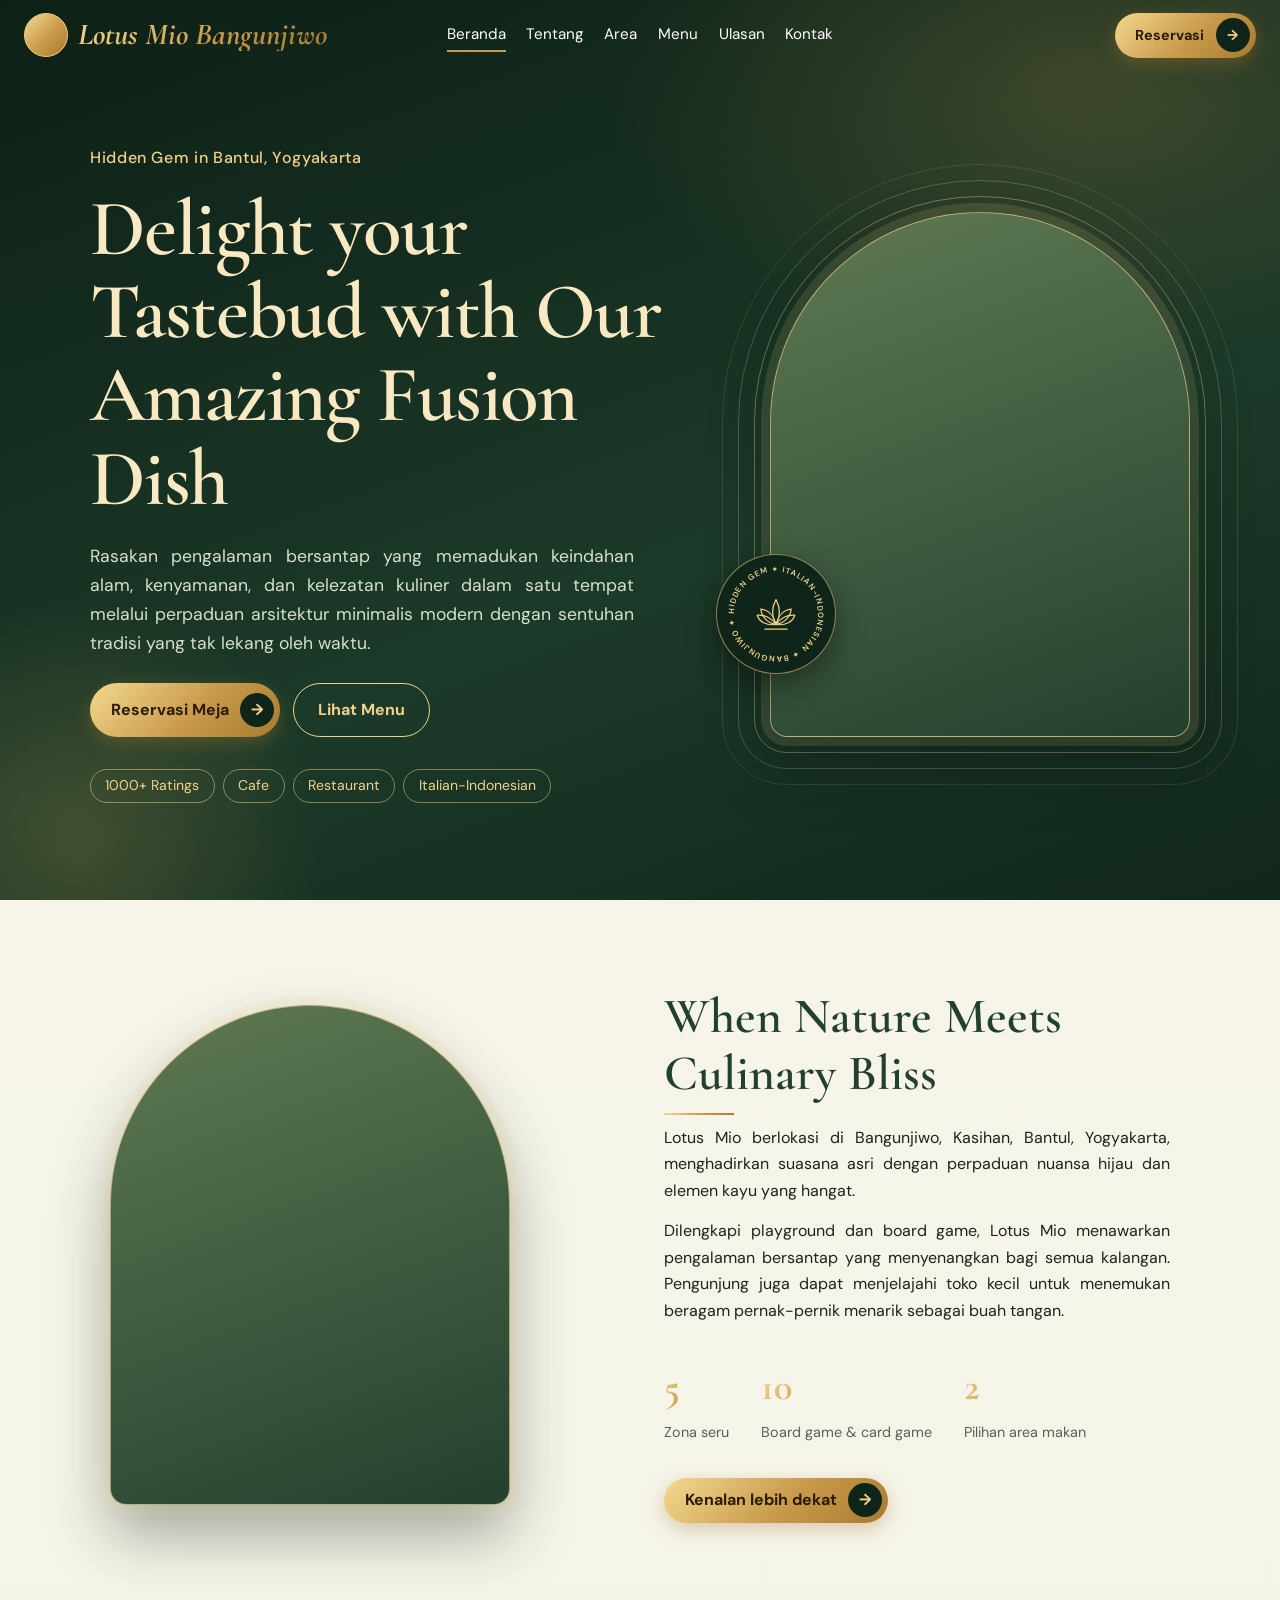
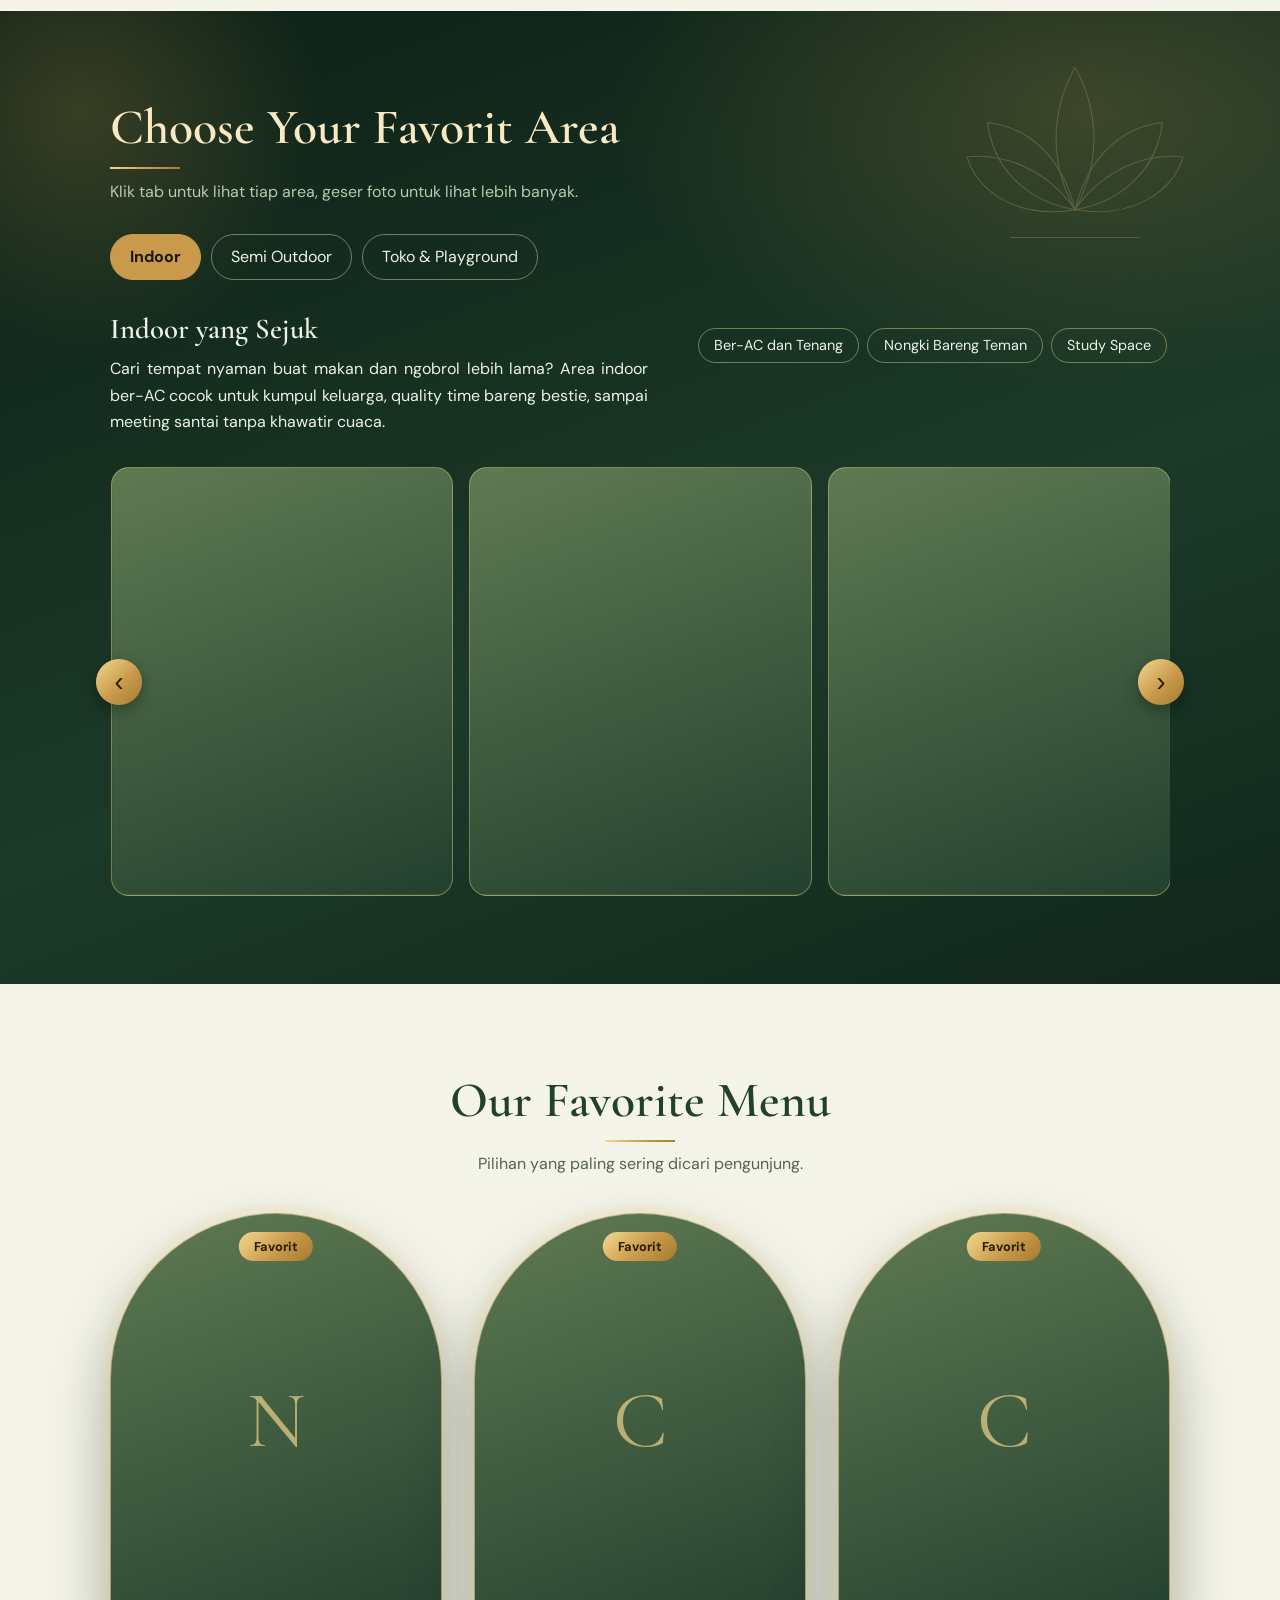
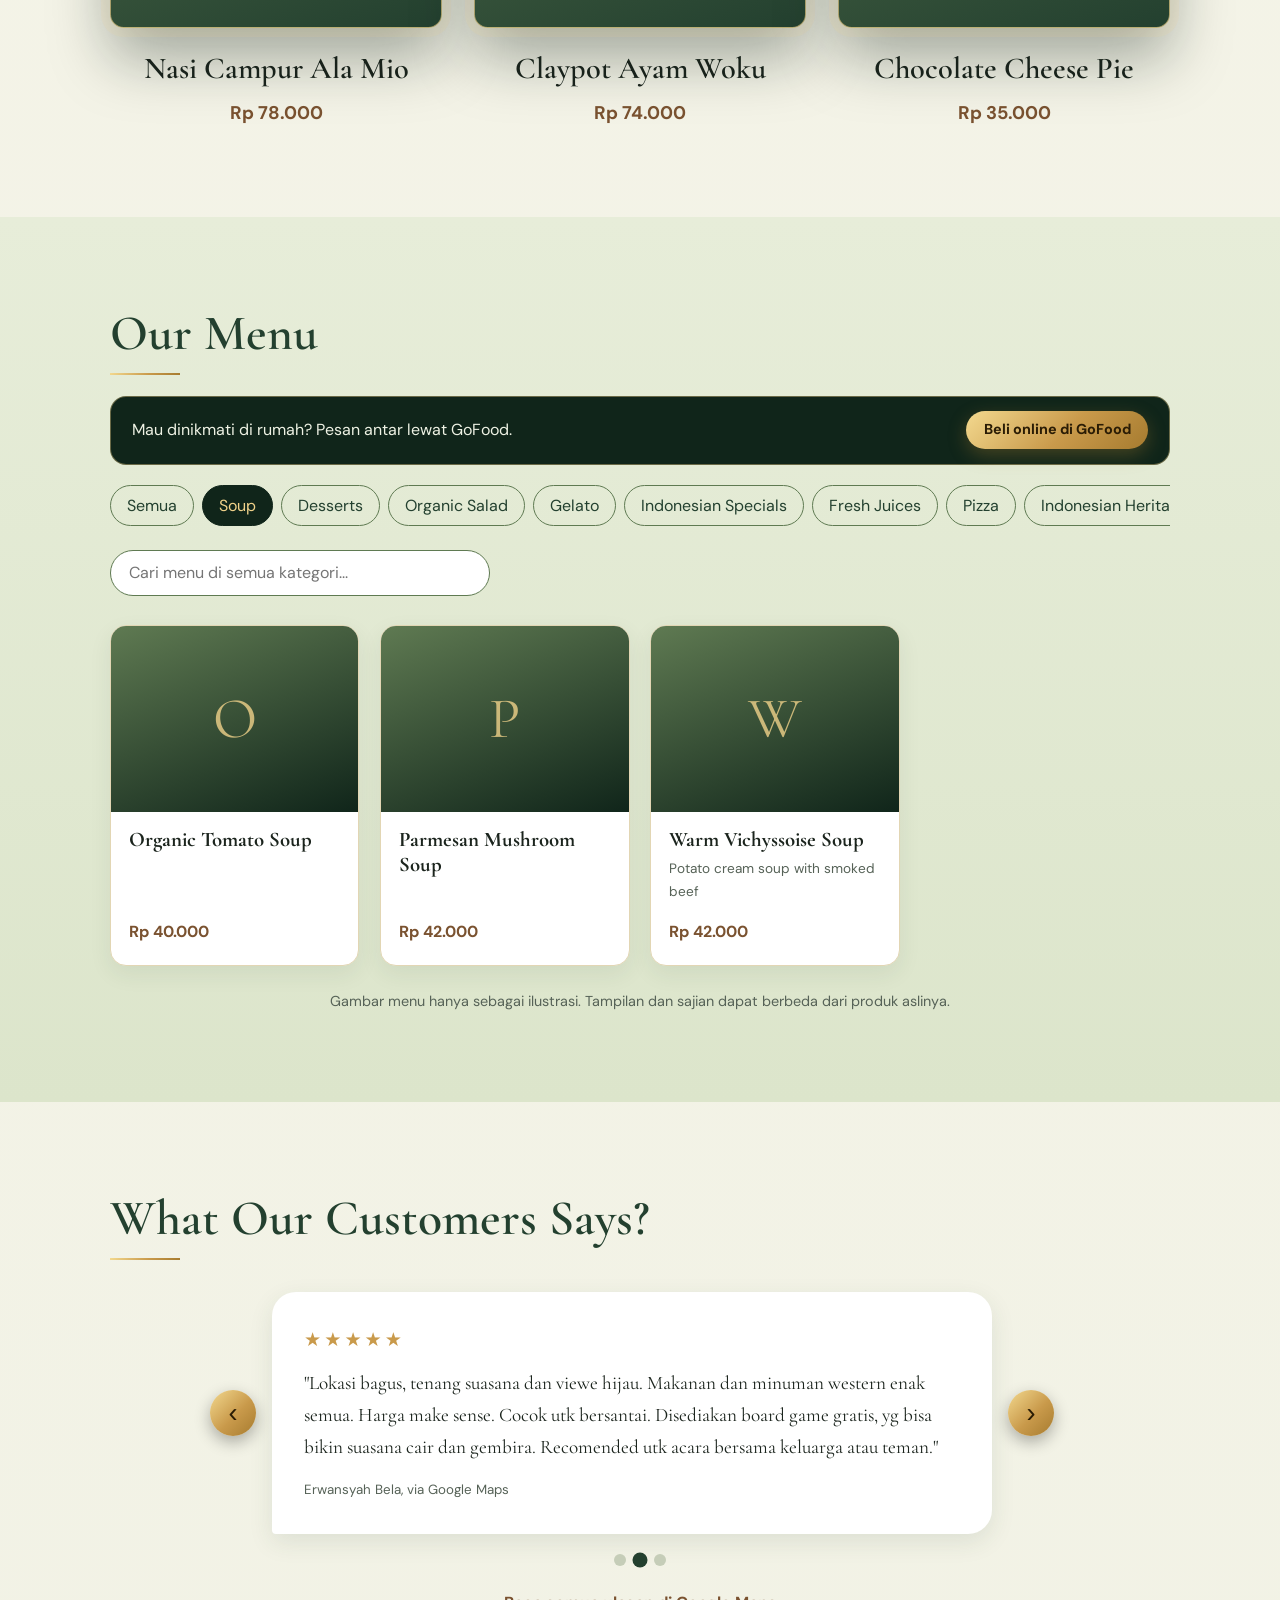
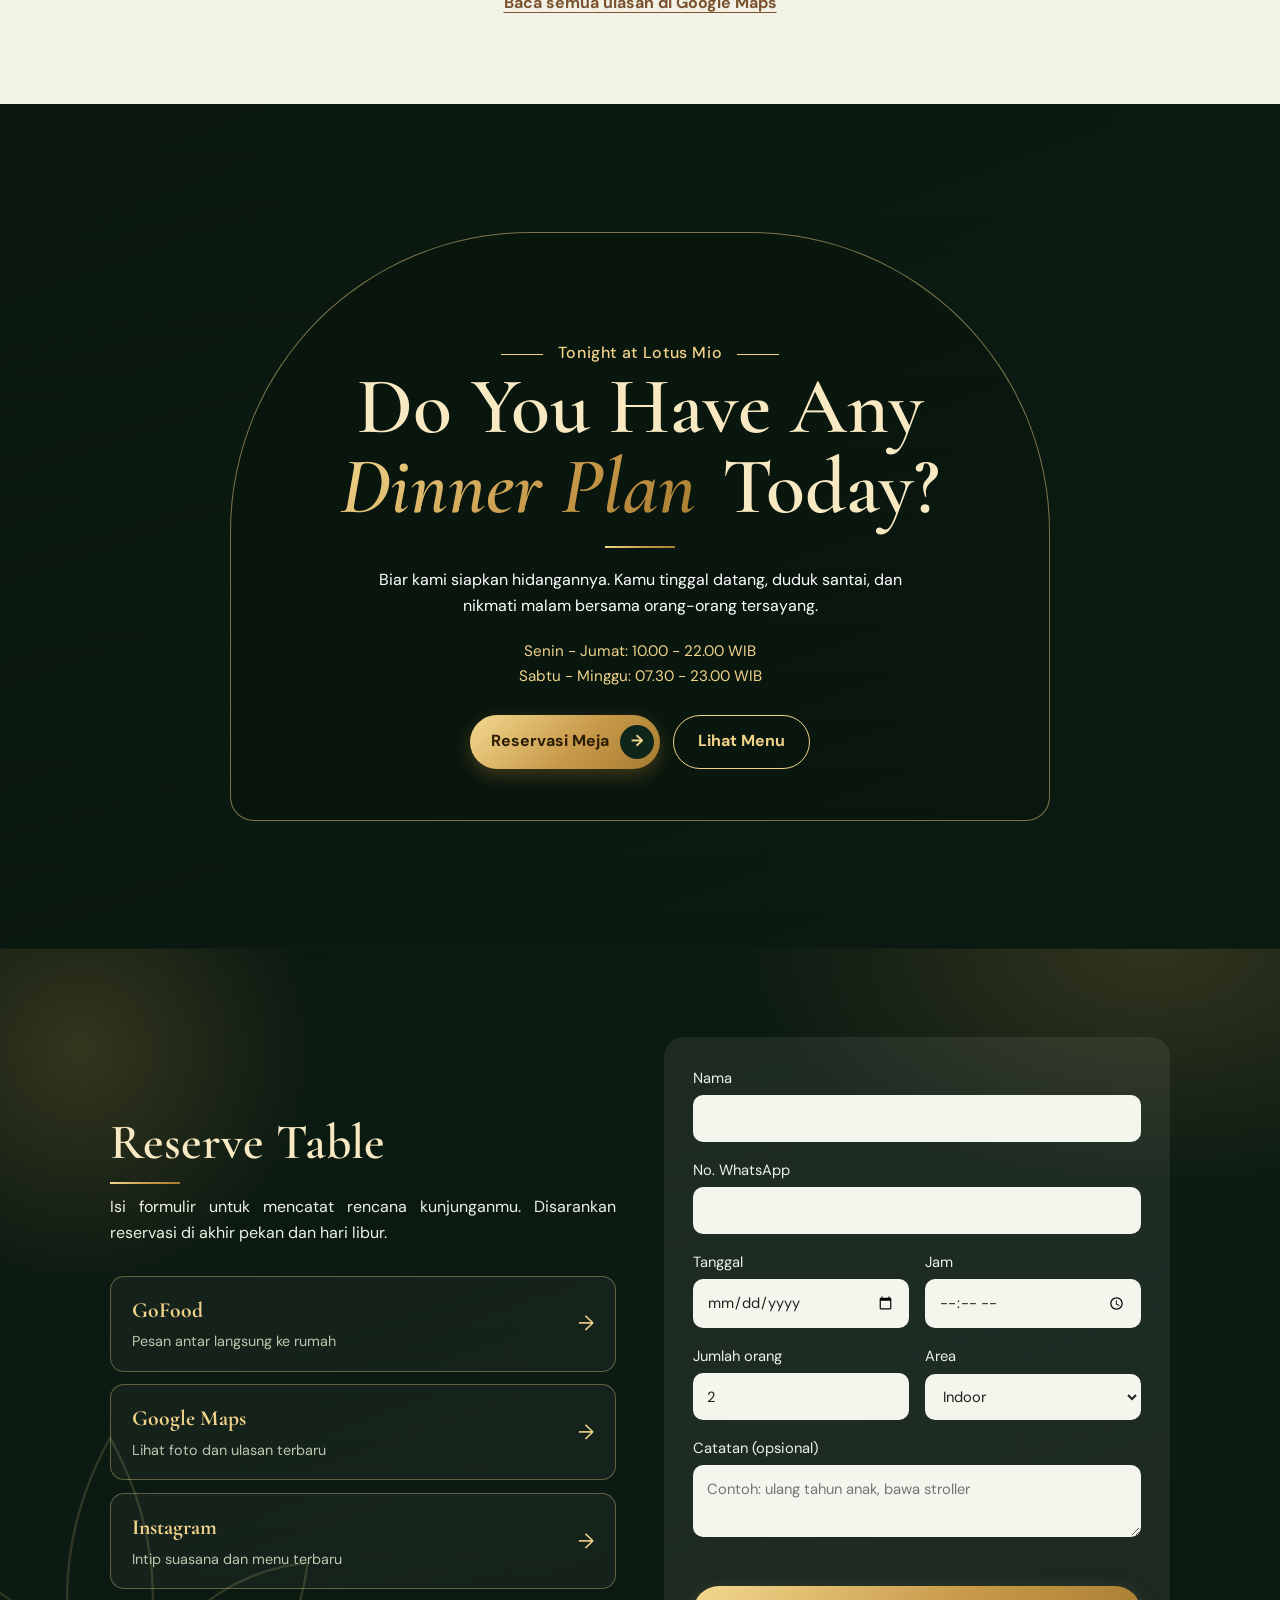
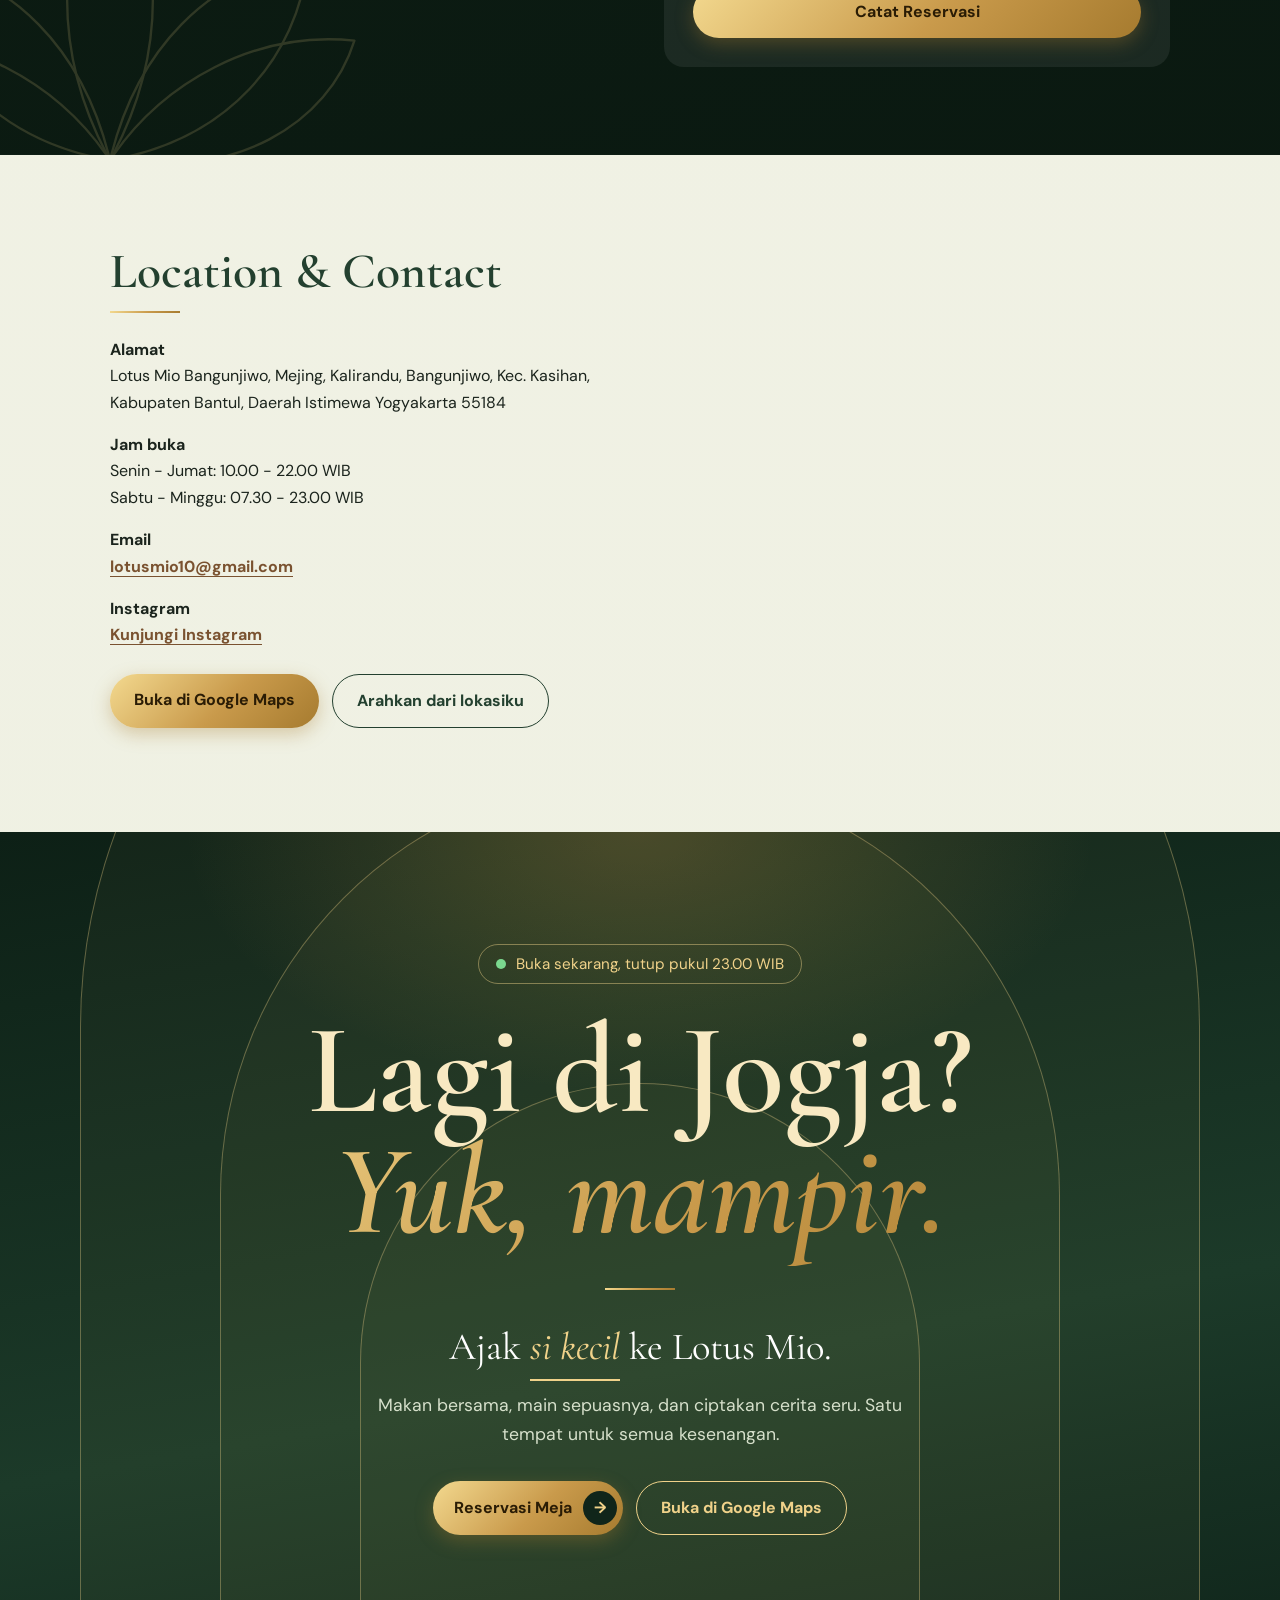
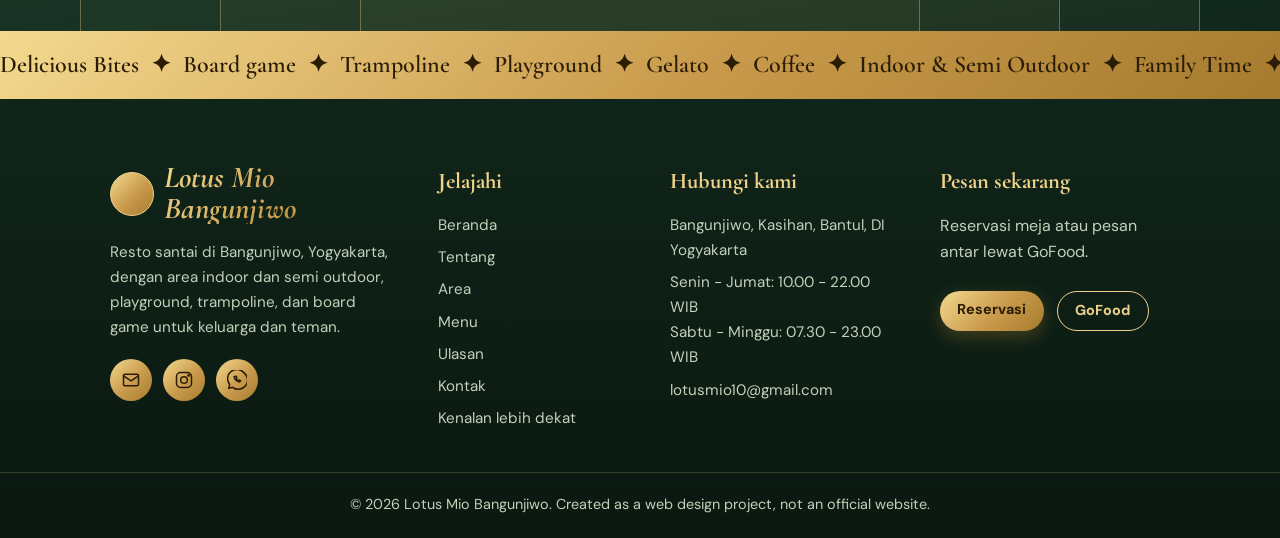
==== index.html @ 0893fe8c "Add files via upload" ====
<!DOCTYPE html>
<html lang="id">
<head>
<meta charset="UTF-8">
<meta name="viewport" content="width=device-width, initial-scale=1">
<title>Lotus Mio Bangunjiwo Restaurant</title>
<meta name="description" content="Makan santai bareng keluarga dan teman di Lotus Mio Bangunjiwo, Yogyakarta.">
<link rel="preconnect" href="https://fonts.googleapis.com">
<link href="https://fonts.googleapis.com/css2?family=Cormorant+Garamond:ital,wght@0,500;0,600;0,700;1,600;1,700&family=DM+Sans:wght@400;500;700&display=swap" rel="stylesheet">
<link rel="stylesheet" href="style.css">
</head>
<body data-page="home">
<div id="siteHeader"></div>
<svg width="0" height="0" style="position:absolute" aria-hidden="true"><symbol id="lotus" viewBox="0 0 100 100"><path d="M50 14C39 34 39 56 50 76C61 56 61 34 50 14Z"/><path d="M50 76C27 72 14 56 12 38C31 40 45 55 50 76Z"/><path d="M50 76C73 72 86 56 88 38C69 40 55 55 50 76Z"/><path d="M50 76C26 80 8 69 3 53C22 51 40 61 50 76Z"/><path d="M50 76C74 80 92 69 97 53C78 51 60 61 50 76Z"/><path d="M22 88H78"/></symbol></svg>
<main>
<section class="hero" id="beranda">
  <div class="hero-text">
    <p class="kicker">Hidden Gem in Bantul, Yogyakarta</p>
    <h1>Delight your Tastebud with Our Amazing Fusion Dish</h1>
    <p class="lead">Rasakan pengalaman bersantap yang memadukan keindahan alam, kenyamanan, dan kelezatan kuliner dalam satu tempat melalui perpaduan arsitektur minimalis modern dengan sentuhan tradisi yang tak lekang oleh waktu.</p>
    <div class="actions">
      <a href="#reservasi" class="btn btn-res">Reservasi Meja<i>→</i></a>
      <a href="#menu" class="btn btn-ghost">Lihat Menu</a>
    </div>
    <ul class="chips"><li>1000+ Ratings</li><li>Cafe</li><li>Restaurant</li><li>Italian-Indonesian</li></ul>
  </div>
  <div class="hero-art">
    <div class="arches hero-arches" aria-hidden="true"><i></i><i></i><i></i></div>
    <div class="arch hero-img" style="--img:url('images/hero.png')" role="img" aria-label="Suasana Lotus Mio"></div>
    <div class="seal" aria-hidden="true"><svg class="ring" viewBox="0 0 120 120"><defs><path id="sealPath" d="M60,60 m-46,0 a46,46 0 1,1 92,0 a46,46 0 1,1 -92,0"/></defs><text><textPath href="#sealPath" textLength="284" lengthAdjust="spacing">Hidden Gem ✦ Italian-Indonesian ✦ Bangunjiwo ✦</textPath></text></svg><svg class="sl"><use href="#lotus"/></svg></div>
  </div>
</section>

<section class="section" id="tentang">
  <div class="wrap two">
    <div class="arch about-img" style="--img:url('images/tentang.png')" role="img" aria-label="Sudut Lotus Mio"></div>
    <div>
      <h2>When Nature Meets Culinary Bliss</h2>
      <p>Lotus Mio berlokasi di Bangunjiwo, Kasihan, Bantul, Yogyakarta, menghadirkan suasana asri dengan perpaduan nuansa hijau dan elemen kayu yang hangat.</p>
      <p>Dilengkapi playground dan board game, Lotus Mio menawarkan pengalaman bersantap yang menyenangkan bagi semua kalangan. Pengunjung juga dapat menjelajahi toko kecil untuk menemukan beragam pernak-pernik menarik sebagai buah tangan.</p>
      <div class="stats">
        <div><strong data-count="5">0</strong><span>Zona seru</span></div>
        <div><strong data-count="10">0</strong><span>Board game & card game</span></div>
        <div><strong data-count="2">0</strong><span>Pilihan area makan</span></div>
      </div>
      <a href="about.html" class="btn btn-res">Kenalan lebih dekat<i>→</i></a>
    </div>
  </div>
</section>

<section class="section dark" id="area">
  <svg class="lotus-deco ld-right" aria-hidden="true"><use href="#lotus"/></svg>
  <div class="wrap">
    <h2>Choose Your Favorit Area</h2>
    <p class="sub">Klik tab untuk lihat tiap area, geser foto untuk lihat lebih banyak.</p>
    <div class="tabs" id="areaTabs" role="tablist"></div>
    <div class="area-panel" id="areaPanel" aria-live="polite"></div>
  </div>
</section>

<section class="section" id="favorit">
  <div class="wrap">
    <h2>Our Favorite Menu</h2>
    <p class="sub">Pilihan yang paling sering dicari pengunjung.</p>
    <div class="fav-grid" id="favGrid"></div>
  </div>
</section>

<section class="section leaf" id="menu">
  <div class="wrap">
    <h2>Our Menu</h2>
    <div class="gofood-bar"><span>Mau dinikmati di rumah? Pesan antar lewat GoFood.</span><a href="#" class="btn btn-sm js-gofood" target="_blank" rel="noopener">Beli online di GoFood</a></div>
    <div class="toolbar">
      <div class="filters" id="menuFilters"></div>
      <input type="search" id="menuSearch" placeholder="Cari menu di semua kategori..." aria-label="Cari menu">
    </div>
    <div class="menu-grid" id="menuGrid"></div>
    <p class="empty" id="menuEmpty" hidden>Menu tidak ditemukan. Coba kata kunci lain.</p>
    <p class="note">Gambar menu hanya sebagai ilustrasi. Tampilan dan sajian dapat berbeda dari produk aslinya.</p>
  </div>
</section>

<section class="section" id="ulasan">
  <div class="wrap">
    <h2>What Our Customers Says?</h2>
    <div class="rev-wrap">
      <button class="arrow" id="revPrev" aria-label="Ulasan sebelumnya">&#8249;</button>
      <div class="reviews" id="reviews" aria-live="polite"></div>
      <button class="arrow" id="revNext" aria-label="Ulasan berikutnya">&#8250;</button>
    </div>
    <div class="dots" id="reviewDots"></div>
    <p class="center"><a class="link js-maps" href="#" target="_blank" rel="noopener">Baca semua ulasan di Google Maps</a></p>
  </div>
</section>

<section class="dinner" id="dinner" style="--img:url('images/dinner.jpg')">
  <div class="dinner-box">
    <p class="kicker eyebrow">Tonight at Lotus Mio</p>
    <h2>Do You Have Any <em>Dinner Plan</em> Today?</h2>
    <p>Biar kami siapkan hidangannya. Kamu tinggal datang, duduk santai, dan nikmati malam bersama orang-orang tersayang.</p>
    <p class="dinner-hours js-hours"></p>
    <div class="actions"><a href="#reservasi" class="btn btn-res">Reservasi Meja<i>→</i></a><a href="#menu" class="btn btn-ghost">Lihat Menu</a></div>
  </div>
</section>

<section class="section dark" id="reservasi">
  <svg class="lotus-deco ld-left" aria-hidden="true"><use href="#lotus"/></svg>
  <div class="wrap two">
    <div>
      <h2>Reserve Table</h2>
      <p>Isi formulir untuk mencatat rencana kunjunganmu. Disarankan reservasi di akhir pekan dan hari libur.</p>
      <div class="online">
        <a href="#" class="js-gofood" target="_blank" rel="noopener"><span><b>GoFood</b><small>Pesan antar langsung ke rumah</small></span><i>→</i></a>
        <a href="#" class="js-maps" target="_blank" rel="noopener"><span><b>Google Maps</b><small>Lihat foto dan ulasan terbaru</small></span><i>→</i></a>
        <a href="#" class="js-ig" target="_blank" rel="noopener"><span><b>Instagram</b><small>Intip suasana dan menu terbaru</small></span><i>→</i></a>
      </div>
    </div>
    <form id="resForm" novalidate>
      <label>Nama<input name="nama" required autocomplete="name"></label>
      <label>No. WhatsApp<input name="hp" type="tel" required inputmode="tel" autocomplete="tel"></label>
      <div class="row">
        <label>Tanggal<input name="tgl" type="date" required></label>
        <label>Jam<input name="jam" type="time" required></label>
      </div>
      <div class="row">
        <label>Jumlah orang<input name="org" type="number" min="1" max="50" value="2" required></label>
        <label>Area<select name="area"><option>Indoor</option><option>Semi outdoor</option><option>Belum tahu</option></select></label>
      </div>
      <label>Catatan (opsional)<textarea name="cat" rows="2" placeholder="Contoh: ulang tahun anak, bawa stroller"></textarea></label>
      <p class="error" id="resError" role="alert"></p>
      <button class="btn btn-light" type="submit">Catat Reservasi</button>
    </form>
  </div>
</section>

<section class="section" id="kontak">
  <div class="wrap">
    <h2>Location & Contact</h2>
    <div class="two map-wrap">
      <div class="info">
        <p><strong>Alamat</strong><br>Lotus Mio Bangunjiwo, Mejing, Kalirandu, Bangunjiwo, Kec. Kasihan, Kabupaten Bantul, Daerah Istimewa Yogyakarta 55184</p>
        <p><strong>Jam buka</strong><br><span class="js-hours"></span></p>
        <p><strong>Email</strong><br><a class="link js-mail" href="#"></a></p>
        <p><strong>Instagram</strong><br><a class="link js-ig" href="#" target="_blank" rel="noopener">Kunjungi Instagram</a></p>
        <div class="actions">
          <a class="btn js-maps" href="#" target="_blank" rel="noopener">Buka di Google Maps</a>
          <button class="btn btn-ghost-dark" id="dirBtn" type="button">Arahkan dari lokasiku</button>
        </div>
        <p class="status" id="dirStatus" role="status"></p>
      </div>
      <iframe title="Peta Lotus Mio Bangunjiwo" loading="lazy" referrerpolicy="no-referrer-when-downgrade"
        src="https://www.google.com/maps?q=Lotus+Mio+Bangunjiwo+Restaurant+Yogyakarta&output=embed"></iframe>
    </div>
  </div>
</section>
<section class="mampir" id="mampir">
  <div class="arches" aria-hidden="true"><i></i><i></i><i></i></div>
  <div class="wrap">
    <p class="open-pill" id="openPill"><span class="dot"></span><span id="openText">Mengecek jam buka...</span></p>
    <h2 class="big">Lagi di Jogja?<em>Yuk, mampir.</em></h2>
    <p class="pitch">Ajak <span class="swap" id="swap">keluarga</span> ke Lotus Mio.</p>
    <p class="lead">Makan bersama, main sepuasnya, dan ciptakan cerita seru. Satu tempat untuk semua kesenangan.</p>
    <div class="actions">
      <a href="#reservasi" class="btn btn-res">Reservasi Meja<i>→</i></a>
      <a href="#" class="btn btn-ghost js-maps" target="_blank" rel="noopener">Buka di Google Maps</a>
    </div>
  </div>
  <div class="ribbon" aria-hidden="true"><div class="track" id="track"></div></div>
</section>
</main>
<footer id="siteFooter"></footer>
<button class="totop" id="toTop" aria-label="Kembali ke atas" hidden>&uarr;</button>
<script src="menu-data.js"></script>
<script src="script.js"></script>
</body>
</html>
---- style.css ----
:root{
  --forest:#23402F; --moss:#5F7A52; --leaf:#E1E8D3; --paper:#F4F5EC;
  --wood:#7A5230; --rattan:#C99A4B; --ink:#1B241D; --muted:#566257;
  --display:'Fraunces',Georgia,serif; --body:'DM Sans',system-ui,sans-serif;
  --arch:220px 220px 18px 18px;
}
*{box-sizing:border-box;margin:0}
html{scroll-behavior:smooth;scroll-padding-top:72px}
body{font-family:var(--body);color:var(--ink);background:var(--paper);line-height:1.65;font-size:1rem}
img,iframe{max-width:100%}
a{color:inherit}
:focus-visible{outline:3px solid var(--rattan);outline-offset:3px}
h1,h2,h3{font-family:var(--display);line-height:1.15;font-weight:700}
h1{font-size:clamp(2.3rem,5.5vw,4.2rem);letter-spacing:-.02em}
h2{font-size:clamp(1.7rem,3.5vw,2.5rem);margin-bottom:.6rem}
p+p{margin-top:.9rem}
.wrap{max-width:1100px;margin:auto;padding:0 1.25rem}
.two{display:grid;grid-template-columns:1fr 1fr;gap:3rem;align-items:center}
.section{padding:5.5rem 0}
.section.dark{background:var(--forest);color:#EEF2E4}
.section.leaf{background:var(--leaf)}
.sub{color:var(--muted);margin-bottom:1.8rem}
.dark .sub{color:#B9C8AE}
.center{text-align:center;margin-top:1.5rem}
.link{color:var(--wood);font-weight:700;text-underline-offset:4px}
.dark .link{color:var(--rattan)}

/* nav */
.nav{position:fixed;inset:0 0 auto;z-index:50;display:flex;align-items:center;justify-content:space-between;padding:.8rem 1.5rem;transition:background .3s,box-shadow .3s;color:#fff}
.nav.solid{background:rgba(35,64,47,.97);box-shadow:0 2px 14px rgba(0,0,0,.2)}
.logo{font-family:var(--display);font-size:1.4rem;font-weight:700;text-decoration:none}
.nav nav{display:flex;gap:1.3rem;align-items:center}
.nav nav a{text-decoration:none;font-size:.95rem;padding:.2rem 0;border-bottom:2px solid transparent}
.nav nav a:not(.btn):hover,.nav nav a.active{border-color:var(--rattan)}
.burger{display:none;background:none;border:0;width:40px;height:40px;cursor:pointer;position:relative}
.burger span{position:absolute;left:8px;right:8px;height:2px;background:#fff;transition:.25s}
.burger span:first-child{top:15px}.burger span:last-child{top:23px}
.burger[aria-expanded=true] span:first-child{top:19px;transform:rotate(45deg)}
.burger[aria-expanded=true] span:last-child{top:19px;transform:rotate(-45deg)}

/* buttons */
.btn{display:inline-block;background:var(--rattan);color:#1c1608;font-weight:700;padding:.8rem 1.5rem;border-radius:999px;text-decoration:none;border:2px solid var(--rattan);cursor:pointer;font:inherit;font-weight:700;transition:transform .15s,background .2s}
.btn:hover{transform:translateY(-2px);background:#d8aa5c}
.btn-sm{padding:.45rem 1.1rem;font-size:.9rem}
.btn-ghost{background:transparent;color:#fff;border-color:#fff}
.btn-ghost:hover{background:rgba(255,255,255,.12)}
.btn-ghost-dark{background:transparent;color:var(--forest);border-color:var(--forest)}
.btn-ghost-dark:hover{background:var(--leaf)}
.btn-light{background:#F4F5EC;border-color:#F4F5EC;color:var(--forest)}
.btn-light:hover{background:#fff}
.actions{display:flex;flex-wrap:wrap;gap:.8rem;margin-top:1.6rem}

/* image placeholders: gambar asli menimpa gradient */
.arch,.ph{background-image:var(--img),linear-gradient(160deg,var(--moss),var(--forest));background-size:cover;background-position:center}
.arch{border-radius:var(--arch);aspect-ratio:4/5}

/* hero */
.hero{min-height:100svh;background:var(--forest);color:#fff;display:grid;grid-template-columns:1.1fr .9fr;gap:3rem;align-items:center;padding:7rem max(1.5rem,calc((100vw - 1100px)/2)) 4rem}
.kicker{color:var(--rattan);font-weight:500;margin-bottom:1rem}
.lead{max-width:34rem;margin-top:1.3rem;color:#D6E0CB;font-size:1.1rem}
.hero-img{max-height:80vh;width:100%;justify-self:end;max-width:420px;border:6px solid rgba(255,255,255,.12);animation:rise 1s ease both}
@keyframes rise{from{opacity:0;transform:translateY(30px)}to{opacity:1;transform:none}}
.chips{display:flex;flex-wrap:wrap;gap:.5rem;list-style:none;padding:0;margin-top:2rem}
.chips li{border:1px solid rgba(255,255,255,.35);border-radius:999px;padding:.25rem .9rem;font-size:.88rem}

/* tentang */
.about-img{width:100%;max-width:400px}
.stats{display:flex;gap:2rem;margin-top:2rem;flex-wrap:wrap}
.stats strong{display:block;font-family:var(--display);font-size:2.4rem;color:var(--wood)}
.stats span{color:var(--muted);font-size:.9rem}

/* area */
.tabs{display:flex;gap:.6rem;flex-wrap:wrap;margin-bottom:2rem}
.tab{background:transparent;border:1.5px solid #6C8561;color:#EEF2E4;padding:.55rem 1.2rem;border-radius:999px;cursor:pointer;font:inherit;transition:.2s}
.tab:hover{border-color:var(--rattan)}
.tab[aria-selected=true]{background:var(--rattan);border-color:var(--rattan);color:#1c1608;font-weight:700}
.area-panel{display:grid;grid-template-columns:1fr 1.2fr;gap:2.5rem;align-items:center;animation:fade .4s ease}
@keyframes fade{from{opacity:0}to{opacity:1}}
.area-panel h3{font-size:1.8rem;margin-bottom:.7rem}
.area-panel ul{margin-top:1rem;padding-left:1.1rem}
.area-panel li{margin:.25rem 0}
.gallery{display:grid;grid-template-columns:repeat(2,1fr);gap:.8rem}
.gallery .ph{aspect-ratio:1;border-radius:14px;cursor:zoom-in;transition:transform .25s}
.gallery .ph:first-child{grid-column:span 2;aspect-ratio:16/9}
.gallery .ph:hover{transform:scale(1.02)}
.lightbox{position:fixed;inset:0;background:rgba(0,0,0,.85);display:grid;place-items:center;z-index:100;cursor:zoom-out;padding:1rem}
.lightbox div{width:min(900px,95vw);aspect-ratio:16/10;border-radius:12px}

/* menu */
.fav-grid{display:grid;grid-template-columns:repeat(auto-fit,minmax(240px,1fr));gap:1.5rem}
.card{background:#fff;border-radius:18px;overflow:hidden;box-shadow:0 6px 20px rgba(35,64,47,.1)}
.card:nth-child(even){border-radius:18px 18px 60px 18px}
.card .ph{aspect-ratio:4/3}
.card-body{padding:1.1rem 1.2rem 1.3rem}
.card h3{font-size:1.2rem}
.card p{color:var(--muted);font-size:.92rem;margin-top:.3rem}
.price{display:block;margin-top:.7rem;color:var(--wood);font-weight:700}
.toolbar{display:flex;gap:1rem;flex-wrap:wrap;justify-content:space-between;margin:1.2rem 0 1.8rem}
.filters{display:flex;gap:.5rem;flex-wrap:wrap}
.filter{background:transparent;border:1.5px solid var(--moss);color:var(--forest);padding:.4rem 1rem;border-radius:999px;cursor:pointer;font:inherit}
.filter[aria-pressed=true]{background:var(--forest);color:#fff;border-color:var(--forest)}
#menuSearch{padding:.55rem 1.1rem;border-radius:999px;border:1.5px solid var(--moss);font:inherit;min-width:220px;background:#fff}
.menu-grid{display:grid;grid-template-columns:repeat(auto-fill,minmax(300px,1fr));gap:1rem}
.item{background:#fff;border-radius:12px;padding:1rem 1.2rem;display:flex;justify-content:space-between;gap:1rem;border-left:5px solid var(--moss)}
.item h4{font-family:var(--display);font-size:1.05rem}
.item p{font-size:.88rem;color:var(--muted)}
.item .price{margin:0;white-space:nowrap}
.empty,.note{text-align:center;color:var(--muted);margin-top:1.5rem;font-size:.9rem}

/* reviews */
.reviews{max-width:720px;margin:2rem auto 0;min-height:190px}
.review{background:#fff;border-radius:24px 24px 24px 4px;padding:2rem;box-shadow:0 8px 24px rgba(35,64,47,.1);animation:fade .5s}
.stars{color:var(--rattan);letter-spacing:3px;font-size:1.2rem}
.review p{font-family:var(--display);font-size:1.2rem;margin:.8rem 0}
.review small{color:var(--muted)}
.dots{display:flex;justify-content:center;gap:.5rem;margin-top:1.2rem}
.dots button{width:12px;height:12px;border-radius:50%;border:0;background:#C5CDB8;cursor:pointer;padding:0}
.dots button[aria-current=true]{background:var(--forest);transform:scale(1.25)}

/* reservasi */
form{background:rgba(255,255,255,.07);padding:1.8rem;border-radius:20px;display:grid;gap:1rem}
label{display:grid;gap:.3rem;font-size:.92rem}
.row{display:grid;grid-template-columns:1fr 1fr;gap:1rem}
input,select,textarea{font:inherit;padding:.65rem .8rem;border-radius:10px;border:1.5px solid transparent;background:#F4F5EC;color:var(--ink);width:100%}
input.bad{border-color:#ff8a7a}
.error{color:#ffb4a8;min-height:1.2em;font-size:.9rem}
.gofood{margin-top:2rem;padding:1.4rem;border:1.5px dashed #6C8561;border-radius:16px}
.gofood h3{font-size:1.3rem}.gofood .btn{margin-top:1rem}

/* kontak */
.map-wrap{align-items:stretch;margin-top:1.5rem}
.info p{margin-bottom:1rem}
iframe{width:100%;min-height:380px;height:100%;border:0;border-radius:18px}
.status{color:var(--muted);font-size:.9rem;margin-top:.8rem}
footer{background:var(--ink);color:#B9C4B0;text-align:center;padding:1.6rem 1rem;font-size:.9rem}
.totop{position:fixed;right:1.2rem;bottom:1.2rem;width:46px;height:46px;border-radius:50%;border:0;background:var(--forest);color:#fff;font-size:1.3rem;cursor:pointer;box-shadow:0 4px 14px rgba(0,0,0,.3);z-index:40}

.reveal{opacity:0;transform:translateY(24px);transition:.7s}
.reveal.in{opacity:1;transform:none}

@media(max-width:860px){
  .two,.hero,.area-panel{grid-template-columns:1fr}
  .hero{padding-top:6rem}.hero-img{justify-self:center;max-height:55vh}
  .about-img{margin:auto}
  .burger{display:block}
  .nav nav{position:fixed;inset:0 0 auto 0;top:0;flex-direction:column;background:var(--forest);padding:5rem 1.5rem 2rem;gap:1.2rem;transform:translateY(-110%);transition:transform .35s;align-items:flex-start}
  .nav nav.open{transform:none}
  .burger{z-index:2}
  .section{padding:4rem 0}
}
@media(prefers-reduced-motion:reduce){*{animation:none!important;transition:none!important;scroll-behavior:auto!important}.reveal{opacity:1;transform:none}}

/* ===== LUXURY LAYER ===== */
:root{--display:'Cormorant Garamond',Georgia,serif;--gold:linear-gradient(135deg,#F3D98F,#C99A4B 55%,#A67B2F);--gl:#F0D28A;--deep:#10251A}
body{background:linear-gradient(#F7F5EA,#EEF0E2)}
h1,h2,h3{font-weight:600}
h1{font-size:clamp(2.8rem,6.2vw,5rem);line-height:1.05}
h2{font-size:clamp(2.1rem,4vw,3.1rem);color:var(--forest)}
h2::after{content:"";display:block;width:70px;height:2px;margin-top:.7rem;background:var(--gold)}
.hero,.page-hero,.section.dark{background:radial-gradient(800px 460px at 85% 10%,rgba(201,154,75,.22),transparent 60%),linear-gradient(160deg,#0D2016,#1C3A29 60%,#11271B)}
.hero h1,.page-hero h1,.dark h2{color:#F8E9C2}
.dark h2::after,.hero h1::after{background:var(--gold)}
.page-hero{padding:9rem 1.25rem 4.5rem;text-align:center;color:#fff}
.page-hero .lead{margin:1rem auto 0}
.section.leaf{background:linear-gradient(180deg,#E7EDD9,#DCE5CB)}
.kicker{color:var(--gl);font-weight:500;letter-spacing:.04em}
.arch{border:1px solid rgba(240,210,138,.65);box-shadow:0 0 0 9px rgba(240,210,138,.13),0 30px 60px rgba(10,25,16,.35)}
.btn{background:var(--gold);border:0;color:#2a1c05;box-shadow:0 6px 18px rgba(166,123,47,.35)}
.btn:hover{filter:brightness(1.07)}
.btn-ghost{background:transparent;border:1.5px solid var(--gl);color:var(--gl);box-shadow:none}
.btn-light{background:var(--gold);border:0;color:#2a1c05}
.btn-ghost-dark{background:transparent;border:1.5px solid var(--forest);color:var(--forest);box-shadow:none}
.btn-res{display:inline-flex;align-items:center;gap:.7rem;padding:.35rem .4rem .35rem 1.3rem}
.btn-res i{font-style:normal;display:grid;place-items:center;width:34px;height:34px;border-radius:50%;background:var(--deep);color:var(--gl);transition:transform .25s}
.btn-res:hover i{transform:translateX(3px) rotate(-45deg)}
.chips li{border-color:rgba(240,210,138,.5);color:var(--gl)}
.stats strong{background:var(--gold);-webkit-background-clip:text;background-clip:text;color:transparent}
.stats+.btn{margin-top:2rem}

/* nav + logo */
.nav{display:grid;grid-template-columns:1fr auto 1fr;gap:1rem}
.nav nav{justify-self:center}
.nav-right{justify-self:end;display:flex;align-items:center;gap:.6rem;position:relative;z-index:2}
.logo{display:flex;align-items:center;gap:.65rem;position:relative;z-index:2}
.logo-mark{width:44px;height:44px;border-radius:50%;border:1.5px solid var(--gl);background:url(images/logo.png) center/cover no-repeat,var(--gold)}
.logo-text{font-family:'Cormorant Garamond',serif;font-style:italic;font-weight:700;font-size:1.9rem;line-height:1;background:var(--gold);-webkit-background-clip:text;background-clip:text;color:transparent}
.nav.solid{background:rgba(13,32,22,.96);border-bottom:1px solid rgba(240,210,138,.25)}

/* area slider */
.area-panel{display:block}
.area-info{display:grid;grid-template-columns:1.1fr 1fr;gap:2rem;align-items:start;margin-bottom:2rem}
.pts{list-style:none;padding:0;display:flex;flex-wrap:wrap;gap:.5rem;margin:0}
.pts li{border:1px solid rgba(240,210,138,.45);border-radius:999px;padding:.3rem .95rem;font-size:.9rem;margin:0}
.slider-wrap{position:relative}
.slider{display:flex;gap:1rem;overflow-x:auto;scroll-snap-type:x mandatory;scroll-behavior:smooth;scrollbar-width:none}
.slider::-webkit-scrollbar{display:none}
.slide{flex:0 0 calc((100% - 2rem)/3);aspect-ratio:4/5;border-radius:18px;scroll-snap-align:start;cursor:zoom-in;border:1px solid rgba(240,210,138,.4)}
.arrow{position:absolute;top:50%;transform:translateY(-50%);width:46px;height:46px;border-radius:50%;border:0;background:var(--gold);color:#2a1c05;font-size:1.7rem;line-height:1;cursor:pointer;z-index:3;box-shadow:0 6px 16px rgba(0,0,0,.3)}
.prev{left:-14px}.next{right:-14px}
.rev-wrap{display:flex;align-items:center;gap:1rem;max-width:860px;margin:2rem auto 0}
.rev-wrap .reviews{flex:1;margin:0}
.rev-wrap .arrow{position:static;transform:none;flex:none}

/* menu */
.gofood-bar{display:flex;flex-wrap:wrap;gap:1rem;align-items:center;justify-content:space-between;background:var(--deep);color:#EEF2E4;border-radius:16px;padding:.9rem 1.3rem;margin:1.3rem 0;border:1px solid rgba(240,210,138,.4)}
.toolbar{flex-direction:column;align-items:stretch}
.filters{flex-wrap:nowrap;overflow-x:auto;padding-bottom:.5rem;scrollbar-width:thin}
.filter{white-space:nowrap}
.filter[aria-pressed=true]{background:var(--deep);border-color:var(--deep);color:var(--gl)}
#menuSearch{max-width:380px}
.menu-grid{grid-template-columns:repeat(auto-fill,minmax(235px,1fr));gap:1.3rem}
.mcard{background:#fff;border-radius:16px;overflow:hidden;border:1px solid #E2D6B4;display:flex;flex-direction:column;box-shadow:0 8px 22px rgba(35,64,47,.08)}
.mph{position:relative;aspect-ratio:4/3;background:linear-gradient(160deg,var(--moss),var(--deep));display:grid;place-items:center}
.mph span{font-family:var(--display);font-size:3.6rem;color:var(--gl);opacity:.8}
.mph img{position:absolute;inset:0;width:100%;height:100%;object-fit:cover}
.mbody{padding:1rem 1.1rem 1.2rem;display:flex;flex-direction:column;flex:1}
.mbody h4{font-family:var(--display);font-size:1.3rem;line-height:1.2}
.mbody p{font-size:.85rem;color:var(--muted);margin:.35rem 0 .7rem}
.mbody .price{margin-top:auto;padding-top:.3rem}

/* reservasi online + hasil */
.online{display:grid;gap:.8rem;margin-top:1.8rem}
.online a{display:flex;justify-content:space-between;align-items:center;text-decoration:none;padding:1rem 1.3rem;border:1px solid rgba(240,210,138,.35);border-radius:14px;background:rgba(255,255,255,.04);transition:.2s}
.online a:hover{background:rgba(240,210,138,.12)}
.online b{display:block;font-family:var(--display);font-size:1.35rem;color:var(--gl)}
.online small{color:#B9C8AE;font-size:.9rem}
.online i{font-style:normal;color:var(--gl);font-size:1.3rem}
.done h3{font-size:1.8rem;color:var(--gl)}
.done dl{display:grid;grid-template-columns:auto 1fr;gap:.3rem 1rem;margin:1rem 0}
.done dt{color:#B9C8AE}.done dd{margin:0}
.done .demo{font-size:.85rem;color:#B9C8AE;margin-bottom:1rem}

/* tiles (about) */
.tiles{display:grid;grid-template-columns:repeat(auto-fit,minmax(250px,1fr));gap:1.2rem;margin:1.8rem 0 0}
.tile{background:#fff;border:1px solid #E2D6B4;border-radius:16px;padding:1.5rem;border-top:3px solid var(--rattan)}
.tile h3{font-size:1.5rem;margin-bottom:.3rem}.tile p{color:var(--muted)}

/* footer */
footer{background:linear-gradient(180deg,#10251A,#0A1810);color:#C4D0BA;padding:0;text-align:left;font-size:1rem}
.foot-grid{max-width:1100px;margin:auto;padding:4rem 1.25rem 2.5rem;display:grid;grid-template-columns:1.5fr 1fr 1.2fr 1.2fr;gap:2.5rem}
footer h4{font-family:var(--display);color:var(--gl);font-size:1.4rem;margin-bottom:.8rem}
.foot-grid ul{list-style:none;padding:0;display:grid;gap:.45rem;font-size:.95rem}
.foot-grid a{text-decoration:none}.foot-grid ul a:hover{color:var(--gl)}
.foot-about{margin-top:1rem;font-size:.95rem;max-width:30ch}
.socials{display:flex;gap:.7rem;margin-top:1.2rem}
.socials a{width:42px;height:42px;border-radius:50%;display:grid;place-items:center;background:var(--gold);color:#2a1c05}
.socials svg{width:20px;height:20px}
.foot-grid .actions .btn-ghost{color:var(--gl)}
.foot-bottom{border-top:1px solid rgba(240,210,138,.2);text-align:center;padding:1.3rem 1rem;font-size:.9rem}

@media(max-width:860px){
  .nav{grid-template-columns:1fr auto}
  .nav nav{justify-self:auto}
  .area-info{grid-template-columns:1fr}
  .slide{flex-basis:78%}
  .prev{left:4px}.next{right:4px}
  .foot-grid{grid-template-columns:1fr 1fr}
  .rev-wrap .arrow{width:38px;height:38px}
}
@media(max-width:560px){.foot-grid{grid-template-columns:1fr}.btn-res.btn-sm{font-size:.8rem}.logo-text{font-size:1.6rem}}

/* fix: baris kategori menu bikin halaman melebar ke kanan */
.toolbar{flex-wrap:nowrap}
.toolbar>*{min-width:0;max-width:100%}
html,body{overflow-x:hidden}

/* ===== SECTION MAMPIR ===== */
.mampir{position:relative;overflow:hidden;padding:7rem 0 0;color:#fff;text-align:center;background:radial-gradient(700px 400px at 50% 0,rgba(201,154,75,.25),transparent 65%),linear-gradient(170deg,#0D2016,#1C3A29 60%,#0F241A)}
.mampir .wrap{position:relative;z-index:1}
.arches i{position:absolute;left:50%;bottom:0;aspect-ratio:1/1.1;transform:translateX(-50%);border:1px solid rgba(240,210,138,.35);border-bottom:0;border-radius:999px 999px 0 0;background:rgba(240,210,138,.03);transition:transform .4s ease-out}
.arches i:nth-child(1){width:min(560px,80vw)}
.arches i:nth-child(2){width:min(840px,120vw)}
.arches i:nth-child(3){width:min(1120px,160vw)}
.open-pill{display:inline-flex;align-items:center;gap:.6rem;border:1px solid rgba(240,210,138,.45);border-radius:999px;padding:.4rem 1.1rem;color:var(--gl);margin-bottom:1.6rem;font-size:.95rem}
.dot{width:10px;height:10px;border-radius:50%;background:#7BD88F;animation:pulse 2s infinite}
.open-pill.closed .dot{background:#E8836F;animation:none}
@keyframes pulse{0%{box-shadow:0 0 0 0 rgba(123,216,143,.6)}100%{box-shadow:0 0 0 12px rgba(123,216,143,0)}}
.mampir .big{font-size:clamp(3.4rem,10vw,8rem);line-height:.95;color:#F8E9C2}
.mampir .big em{display:block;font-style:italic;background:var(--gold);-webkit-background-clip:text;background-clip:text;color:transparent;padding-bottom:.1em}
.mampir h2::after{margin:1.4rem auto 0}
.pitch{font-family:var(--display);font-size:clamp(1.6rem,3.2vw,2.4rem);margin:1.6rem 0 .6rem}
.swap{display:inline-block;min-width:5ch;color:var(--gl);font-style:italic;border-bottom:2px solid var(--gl);transition:opacity .3s}
.mampir .lead{margin:0 auto;max-width:36rem}
.mampir .actions{justify-content:center;margin-top:2rem}
.ribbon{position:relative;z-index:2;margin-top:6rem;background:var(--gold);color:#2a1c05;overflow:hidden;white-space:nowrap;padding:.9rem 0;font-family:var(--display);font-size:1.5rem;font-weight:600}
.track{display:inline-block;animation:slide 40s linear infinite}
@keyframes slide{to{transform:translateX(-50%)}}

/* ===== efek timbul ===== */
.pop{opacity:0;transform:translateY(46px) scale(.94);transition:opacity .8s cubic-bezier(.2,.7,.2,1),transform .8s cubic-bezier(.2,.7,.2,1)}
.pop.in{opacity:1;transform:none}
@media(min-width:861px){.few .arrow{display:none}}

/* ===== hero halaman Kenalan ===== */
.page-hero{position:relative;overflow:hidden;border-radius:0 0 50% 50%/0 0 70px 70px;padding:9rem 1.25rem 6.5rem}
.page-hero .wrap{position:relative;z-index:1}
.page-hero h1{font-size:clamp(3rem,8vw,6rem)}
.page-hero h1 em{font-style:italic;background:var(--gold);-webkit-background-clip:text;background-clip:text;color:transparent;padding-right:.1em}
.page-hero .chips{justify-content:center}
.eyebrow{margin-bottom:.8rem}
.eyebrow::before,.eyebrow::after{content:"";display:inline-block;width:42px;height:1px;background:var(--gl);vertical-align:middle;margin:0 .9rem}
.back{display:inline-flex;gap:.5rem;align-items:center;border:1px solid rgba(240,210,138,.5);color:var(--gl);border-radius:999px;padding:.4rem 1.2rem;text-decoration:none;margin-bottom:2rem;font-size:.95rem;transition:.25s}
.back:hover{background:rgba(240,210,138,.14);transform:translateX(-4px)}

/* ===== menu mobile ===== */
@keyframes fadeUp{from{opacity:0;transform:translateY(14px)}to{opacity:1;transform:none}}
@media(max-width:860px){
  .nav nav{inset:0;align-items:stretch;gap:0;padding:6rem 1.5rem 2rem;background:radial-gradient(500px 300px at 100% 0,rgba(201,154,75,.25),transparent 70%),linear-gradient(170deg,#0D2016,#1C3A29)}
  .nav nav a{display:flex;justify-content:space-between;align-items:center;font-family:var(--display);font-size:1.9rem;font-weight:600;padding:.85rem 0;border-bottom:1px solid rgba(240,210,138,.25)}
  .nav nav a::after{content:"→";font-family:var(--body);font-size:1.1rem;color:var(--gl);transition:transform .2s}
  .nav nav a:hover::after,.nav nav a.active::after{transform:translateX(5px)}
  .nav nav a.active{color:var(--gl);border-color:var(--gl)}
  .nav nav.open a{animation:fadeUp .45s both}
  .nav nav.open a:nth-child(2){animation-delay:.06s}.nav nav.open a:nth-child(3){animation-delay:.12s}.nav nav.open a:nth-child(4){animation-delay:.18s}.nav nav.open a:nth-child(5){animation-delay:.24s}.nav nav.open a:nth-child(6){animation-delay:.3s}
  .nav nav::after{content:"Bangunjiwo, Kasihan, Bantul · Yogyakarta";margin-top:auto;padding-top:2rem;color:#9FB197;font-size:.9rem}
  .page-hero{padding-top:8rem}
}

/* fix menu mobile: header tidak boleh punya filter/transform, dan menu tertutup harus benar-benar tersembunyi */
@media(max-width:860px){
  .nav nav{visibility:hidden;overflow-y:auto;transition:transform .35s,visibility 0s .35s}
  .nav nav.open{visibility:visible;transition:transform .35s,visibility 0s}
}

/* ===== hero Kenalan: layar penuh, ikut skala layar ===== */
.page-hero{min-height:100svh;display:grid;place-items:center;padding:7rem 1.25rem 6rem}
.page-hero .wrap{max-width:1400px;width:100%}
.page-hero h1{font-size:clamp(3rem,min(10vw,17vh),11rem)}
.page-hero .lead{font-size:clamp(1.05rem,min(2vw,3.2vh),1.9rem);max-width:min(42rem,92%)}
.page-hero .arches i:nth-child(1){width:min(75vh,80vw)}
.page-hero .arches i:nth-child(2){width:min(112vh,120vw)}
.page-hero .arches i:nth-child(3){width:min(150vh,160vw)}
.page-hero .wrap>*{animation:fadeUp .8s both}
.page-hero .wrap>:nth-child(2){animation-delay:.1s}.page-hero .wrap>:nth-child(3){animation-delay:.2s}.page-hero .wrap>:nth-child(4){animation-delay:.3s}.page-hero .wrap>:nth-child(5){animation-delay:.4s}
.chips li{transition:.2s}.chips li:hover{background:rgba(240,210,138,.15);transform:translateY(-2px)}
.scroll-cue{position:absolute;bottom:2.6rem;left:50%;transform:translateX(-50%);z-index:2;color:var(--gl);text-decoration:none;font-size:.9rem;display:grid;justify-items:center;gap:.2rem}
.scroll-cue span{font-size:1.4rem;animation:bob 1.6s ease-in-out infinite}
@keyframes bob{50%{transform:translateY(7px)}}

/* Tentang & Cerita kami: sebelahan di layar menengah, gambar diperkecil di HP */
@media(min-width:561px) and (max-width:860px){
  .two:has(.about-img){grid-template-columns:.8fr 1.2fr;gap:1.8rem;align-items:center}
  .two:has(.about-img) h2{font-size:clamp(1.8rem,5vw,2.4rem)}
}
@media(max-width:560px){.about-img{max-width:240px}}

/* ===== teks rata kiri-kanan (justify) & lebar penuh di layar sempit ===== */
.hero .lead,#tentang p,#cerita p,.area-info p,#reservasi .two>div>p{text-align:justify;text-justify:inter-word;hyphens:auto}
@media(max-width:860px){.hero .lead{max-width:none}}

/* harga panas / dingin */
.price-hc{margin-top:auto;padding-top:.4rem;display:flex;gap:.5rem}
.price-hc span{flex:1;display:grid;border-radius:10px;padding:.35rem .6rem;border:1px solid transparent}
.price-hc .hot{background:#FDEBE5;border-color:#F2C9BC}
.price-hc .cold{background:#E4F0F7;border-color:#BCD8E7}
.price-hc small{font-size:.72rem;color:var(--muted)}
.price-hc b{color:var(--wood);font-size:.95rem}

/* ===== DEKORASI: hero, area, reservasi ===== */
.hero{position:relative;overflow:hidden}
.hero::before,.section.dark::before{content:"";position:absolute;width:520px;height:520px;border-radius:50%;left:-180px;bottom:-200px;background:radial-gradient(circle,rgba(201,154,75,.22),transparent 65%);pointer-events:none}
.section.dark{position:relative;overflow:hidden}
.section.dark::before{top:-160px;bottom:auto}
.section.dark>.wrap{position:relative;z-index:1}
.hero-text,.hero-art{position:relative;z-index:1}
.hero-arches i{left:76%}
.hero-art{justify-self:end;width:100%;max-width:420px}
.hero-art .hero-img{max-width:none}
.seal{position:absolute;left:-54px;bottom:12%;width:120px;height:120px;border-radius:50%;background:var(--deep);border:1px solid rgba(240,210,138,.55);display:grid;place-items:center;box-shadow:0 12px 30px rgba(0,0,0,.4)}
.seal .ring{position:absolute;inset:4px;width:calc(100% - 8px);height:calc(100% - 8px);animation:spin 22s linear infinite}
.seal text{font:600 8.6px var(--body);letter-spacing:.08em;fill:var(--gl);text-transform:uppercase}
.seal .sl{width:40px;height:40px;color:var(--gl);fill:none;stroke:currentColor;stroke-width:3;stroke-linecap:round;stroke-linejoin:round}
@keyframes spin{to{transform:rotate(360deg)}}
.lotus-deco{position:absolute;width:min(520px,75vw);aspect-ratio:1;color:var(--gl);opacity:.16;fill:none;stroke:currentColor;stroke-width:.45;stroke-linecap:round;stroke-linejoin:round;pointer-events:none}
.ld-right{right:-120px;top:-40px}
.ld-left{left:-150px;bottom:-130px;transform:scaleX(-1)}
#reservasi{background-image:radial-gradient(700px 400px at 90% 0,rgba(201,154,75,.2),transparent 60%),linear-gradient(rgba(10,24,16,.88),rgba(10,24,16,.93)),url(images/reservasi.jpg),linear-gradient(160deg,#0D2016,#1C3A29 60%,#11271B);background-size:cover;background-position:center}

/* ===== MENU FAVORIT ===== */
#favorit h2,#favorit .sub{text-align:center}
#favorit h2::after{margin:.7rem auto 0}
.fav-grid{grid-template-columns:repeat(auto-fit,minmax(250px,1fr));gap:2.8rem 2rem;margin-top:2.2rem}
.fav{text-align:center}
.fav-img{--img:none;position:relative;overflow:hidden;display:grid;place-items:center;max-width:340px;margin:0 auto 1.5rem}
.fav-img em{font-style:normal;font-family:var(--display);font-size:5rem;color:var(--gl);opacity:.7}
.fav-img img{position:absolute;inset:0;width:100%;height:100%;object-fit:cover;transition:transform .7s}
.fav:hover .fav-img img{transform:scale(1.07)}
.fav-tag{position:absolute;top:1.1rem;left:50%;transform:translateX(-50%);z-index:2;background:var(--gold);color:#2a1c05;font-size:.8rem;font-weight:700;padding:.25rem .95rem;border-radius:999px}
.fav h3{font-size:1.9rem}
.fav p{color:var(--muted);max-width:30ch;margin:.4rem auto 0}
.fav .price{font-size:1.15rem}
.fav .price-hc{justify-content:center;margin-top:.8rem}

/* ===== DINNER PLAN ===== */
.dinner{position:relative;padding:8rem 1.25rem;text-align:center;color:#fff;background-image:linear-gradient(rgba(8,20,13,.72),rgba(8,20,13,.84)),var(--img),linear-gradient(160deg,#0D2016,#1C3A29);background-size:cover;background-position:center}
@media(min-width:861px){.dinner{background-attachment:scroll,fixed,scroll}}
.dinner-box{max-width:820px;margin:auto;padding:5.5rem 2rem 3.2rem;border:1px solid rgba(240,210,138,.5);border-radius:min(300px,45vw) min(300px,45vw) 24px 24px;background:rgba(8,20,13,.38)}
.dinner h2{font-size:clamp(2.5rem,6.5vw,5rem);line-height:1;color:#F8E9C2}
.dinner h2::after{margin:1.2rem auto 0}
.dinner h2 em{font-style:italic;background:var(--gold);-webkit-background-clip:text;background-clip:text;color:transparent;padding-right:.08em}
.dinner p{max-width:34rem;margin:1.2rem auto 0}
.dinner .dinner-hours{color:var(--gl);font-size:.95rem}
.dinner .actions{justify-content:center}

/* ===== halaman Kenalan: nilai, galeri, fasilitas ===== */
.values{display:grid;grid-template-columns:repeat(auto-fit,minmax(240px,1fr));gap:1.4rem;margin-top:1.8rem}
.value{border:1px solid rgba(240,210,138,.4);border-radius:18px;padding:2rem 1.6rem;background:rgba(255,255,255,.04)}
.value h3{font-size:2rem;color:var(--gl);margin-bottom:.4rem}
.mosaic{display:grid;grid-template-columns:repeat(4,1fr);grid-auto-rows:210px;gap:1rem;margin-top:1.8rem}
.shot{border-radius:16px;border:1px solid #E2D6B4}
.shot:nth-child(1){grid-column:span 2;grid-row:span 2}
.shot:nth-child(4){grid-column:span 2}
.fac-title{font-size:1.8rem;margin-top:2.6rem}
.fac{list-style:none;padding:0;display:flex;flex-wrap:wrap;gap:.6rem;margin-top:.9rem}
.fac li{border:1px solid var(--moss);color:var(--forest);background:#fff;border-radius:999px;padding:.35rem 1.1rem}

@media(max-width:860px){
  .hero-arches i{left:50%}
  .hero-art{justify-self:center}
  .seal{left:-10px;bottom:6%;width:98px;height:98px}
  .seal .sl{width:32px;height:32px}
  .dinner{padding:5rem 1rem}
  .dinner-box{padding:4rem 1.2rem 2.4rem}
}
@media(max-width:640px){.mosaic{grid-template-columns:1fr 1fr;grid-auto-rows:150px}.shot:nth-child(1){grid-column:span 2;grid-row:span 2}.shot:nth-child(4){grid-column:span 2}}

/* fix: pembungkus lengkung tidak boleh ikut jadi kotak di grid hero */
.arches{position:absolute;inset:0;pointer-events:none;overflow:hidden}
/* fix: lengkung beranda dibuat sejajar (konsentris) dengan foto, tidak lagi menabrak teks */
.hero-art .hero-arches{inset:0;overflow:visible;z-index:0}
.hero-art .hero-img{position:relative;z-index:1}
.hero-art .hero-arches i:nth-child(n){left:0;right:0;top:0;bottom:0;width:auto;aspect-ratio:auto;transform:none;background:none;border:1px solid rgba(240,210,138,.4);border-radius:calc(220px + var(--g)) calc(220px + var(--g)) calc(18px + var(--g)) calc(18px + var(--g));margin:calc(var(--g) * -1)}
.hero-art .hero-arches i:nth-child(1){--g:16px}
.hero-art .hero-arches i:nth-child(2){--g:32px;border-color:rgba(240,210,138,.25)}
.hero-art .hero-arches i:nth-child(3){--g:48px;border-color:rgba(240,210,138,.13)}
.hero-art .seal{z-index:2}

/* fix: bunga teratai di section Area dirapikan, utuh (tidak terpotong) & tidak menimpa chips/teks */
#area .lotus-deco.ld-right{width:min(230px,34vw);right:max(1.5rem,calc((100vw - 1100px)/2));top:1.5rem;opacity:.22}
@media(max-width:860px){#area .lotus-deco.ld-right{width:120px;right:1rem;top:1rem;opacity:.16}}

/* fix: section Reservasi terpotong di HP kecil (360-375px). Kolom grid tidak boleh melebar karena isi form */
.two>*,.row>*,form>*,label{min-width:0}
input,select,textarea{min-width:0;max-width:100%}
@media(max-width:860px){.two,.area-panel{grid-template-columns:minmax(0,1fr)}}
@media(max-width:480px){
  .row{grid-template-columns:minmax(0,1fr)}
  form{padding:1.3rem}
  .online a{padding:.9rem 1rem}
}

/* fix HP kecil: header tidak boleh melebihi layar (burger terpotong) */
.logo{min-width:0}
.logo-mark{flex:none}
@media(max-width:430px){
  .nav{padding:.6rem .9rem;gap:.4rem}
  .logo{gap:.45rem}
  .logo-mark{width:36px;height:36px}
  .logo-text{font-size:1.25rem}
  .nav-right{gap:.1rem}
  .nav .btn-res.btn-sm{padding:.25rem .3rem .25rem .8rem;gap:.45rem;font-size:.74rem}
  .nav .btn-res i{width:26px;height:26px}
  .burger{width:34px;height:40px;flex:none}
}

/* fix HP: tulisan kecil bergaris ("Tonight at Lotus Mio", "Tentang Lotus Mio") tidak boleh pecah ke baris bawah */
@media(max-width:560px){
  .eyebrow{display:flex;align-items:center;justify-content:center;gap:.6rem}
  .eyebrow::before,.eyebrow::after{display:block;flex:none;width:clamp(14px,6vw,32px);margin:0}
}

/* fix HP: pill "Buka sekarang..." rapi kalau teksnya 2 baris */
@media(max-width:560px){
  .open-pill{max-width:100%;border-radius:20px;padding:.45rem 1rem;font-size:.85rem;line-height:1.35;text-align:left}
  .open-pill .dot{flex:none}
}

/* justify: penjelasan di halaman Kenalan Lebih Dekat (Our Values & What You Can Find Here) */
.value p,.tile p{text-align:justify;text-justify:inter-word;hyphens:auto}
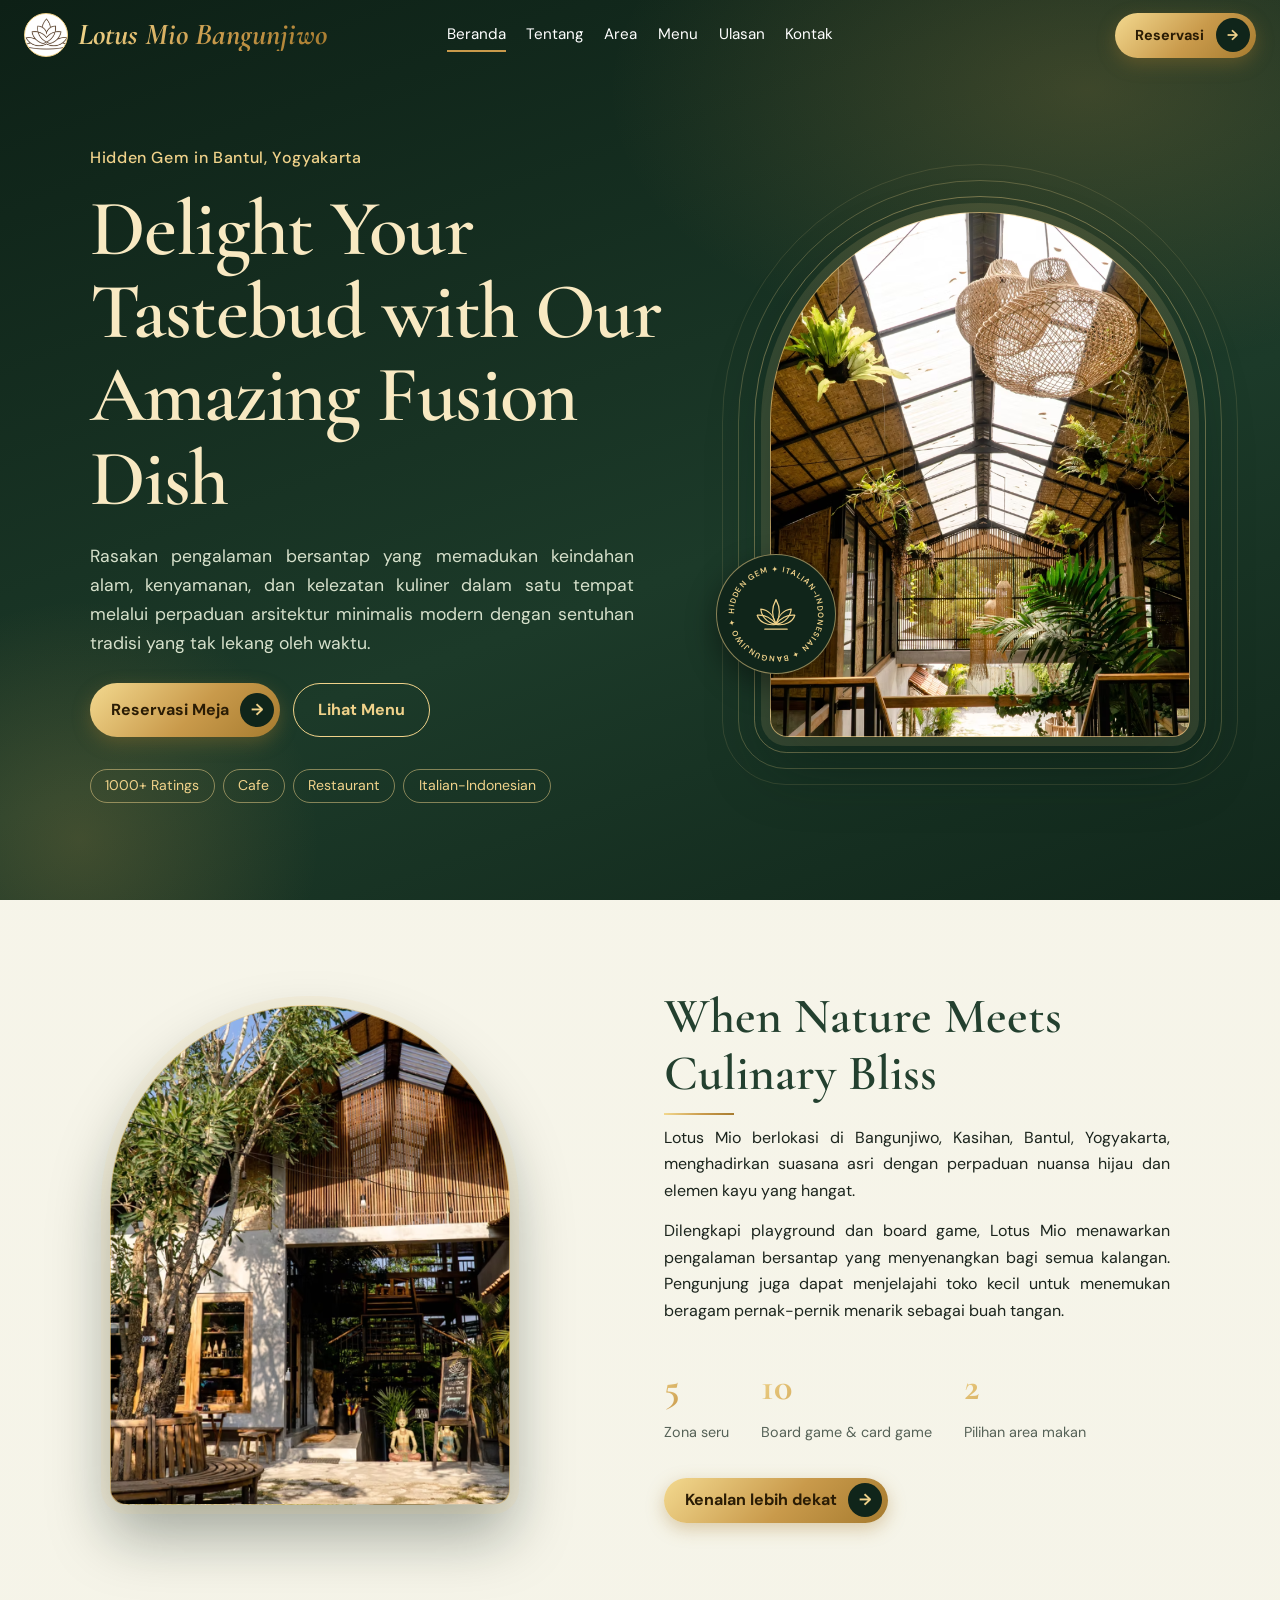
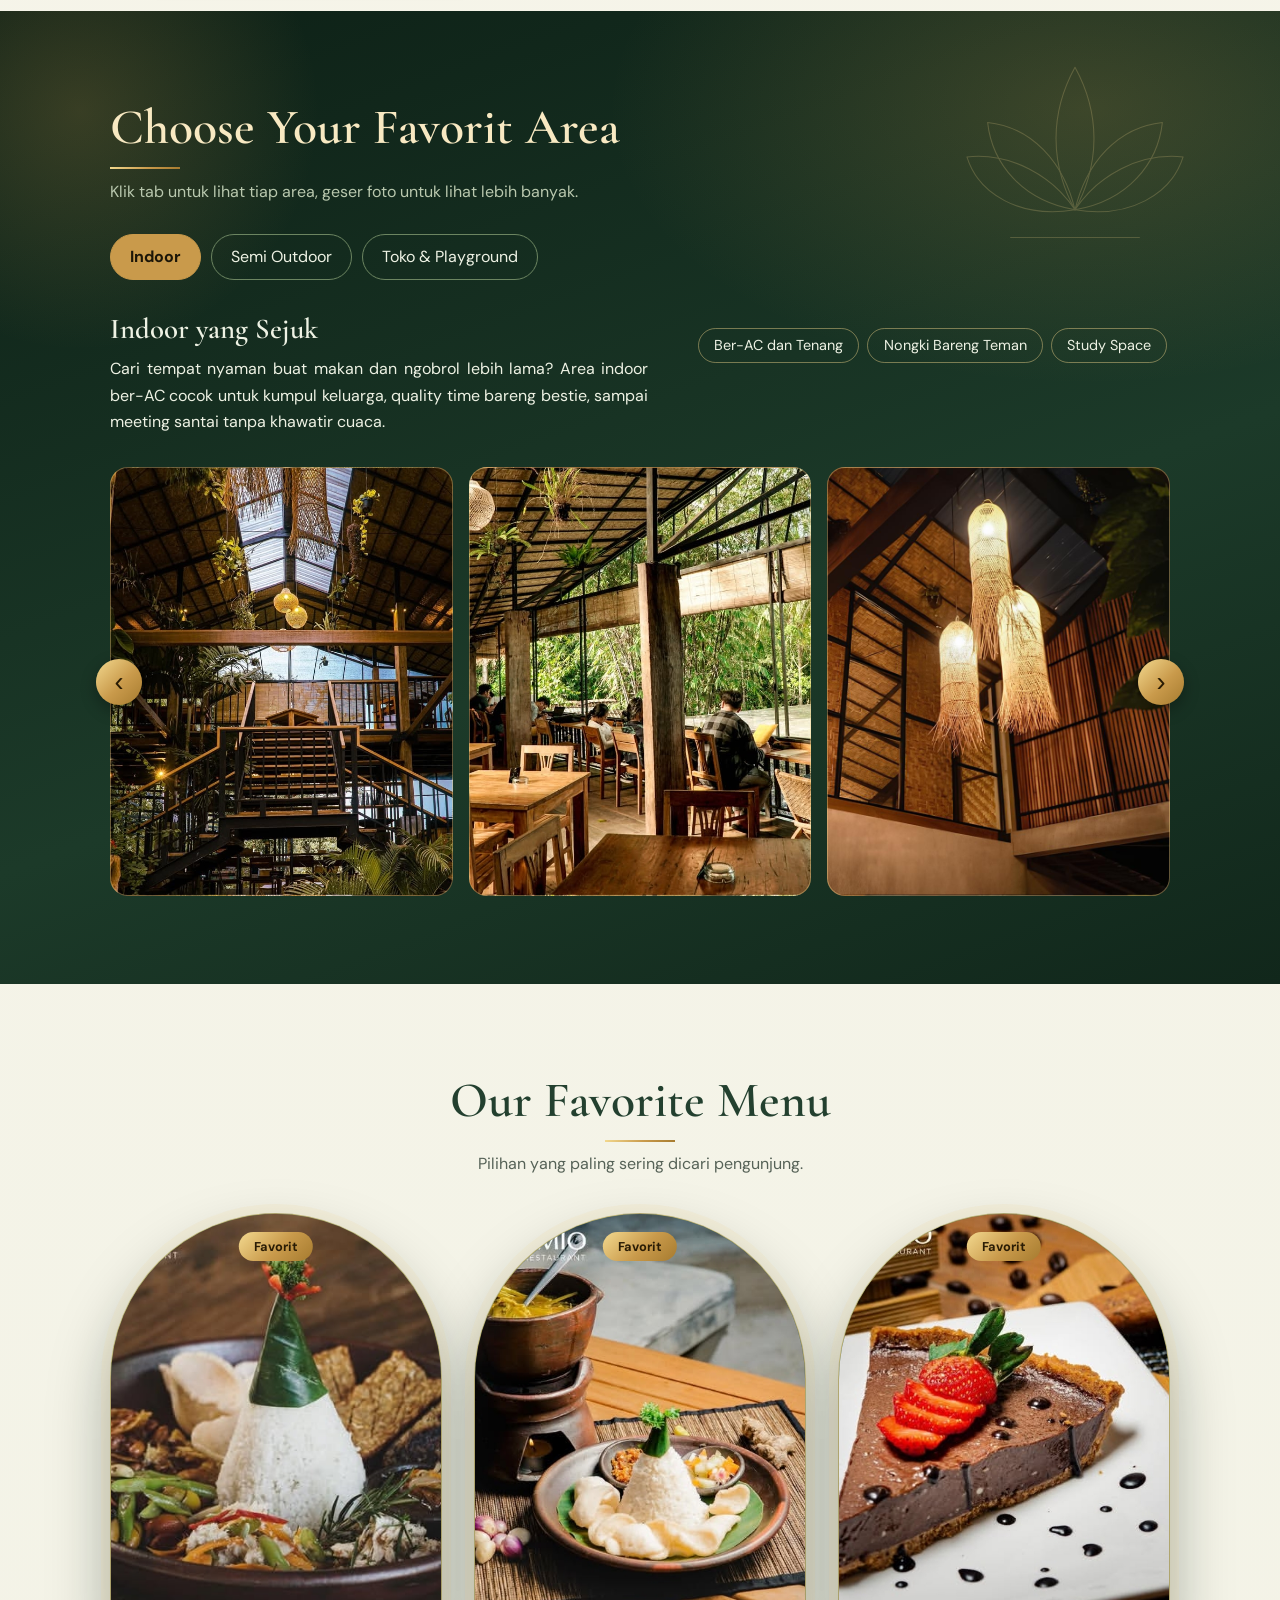
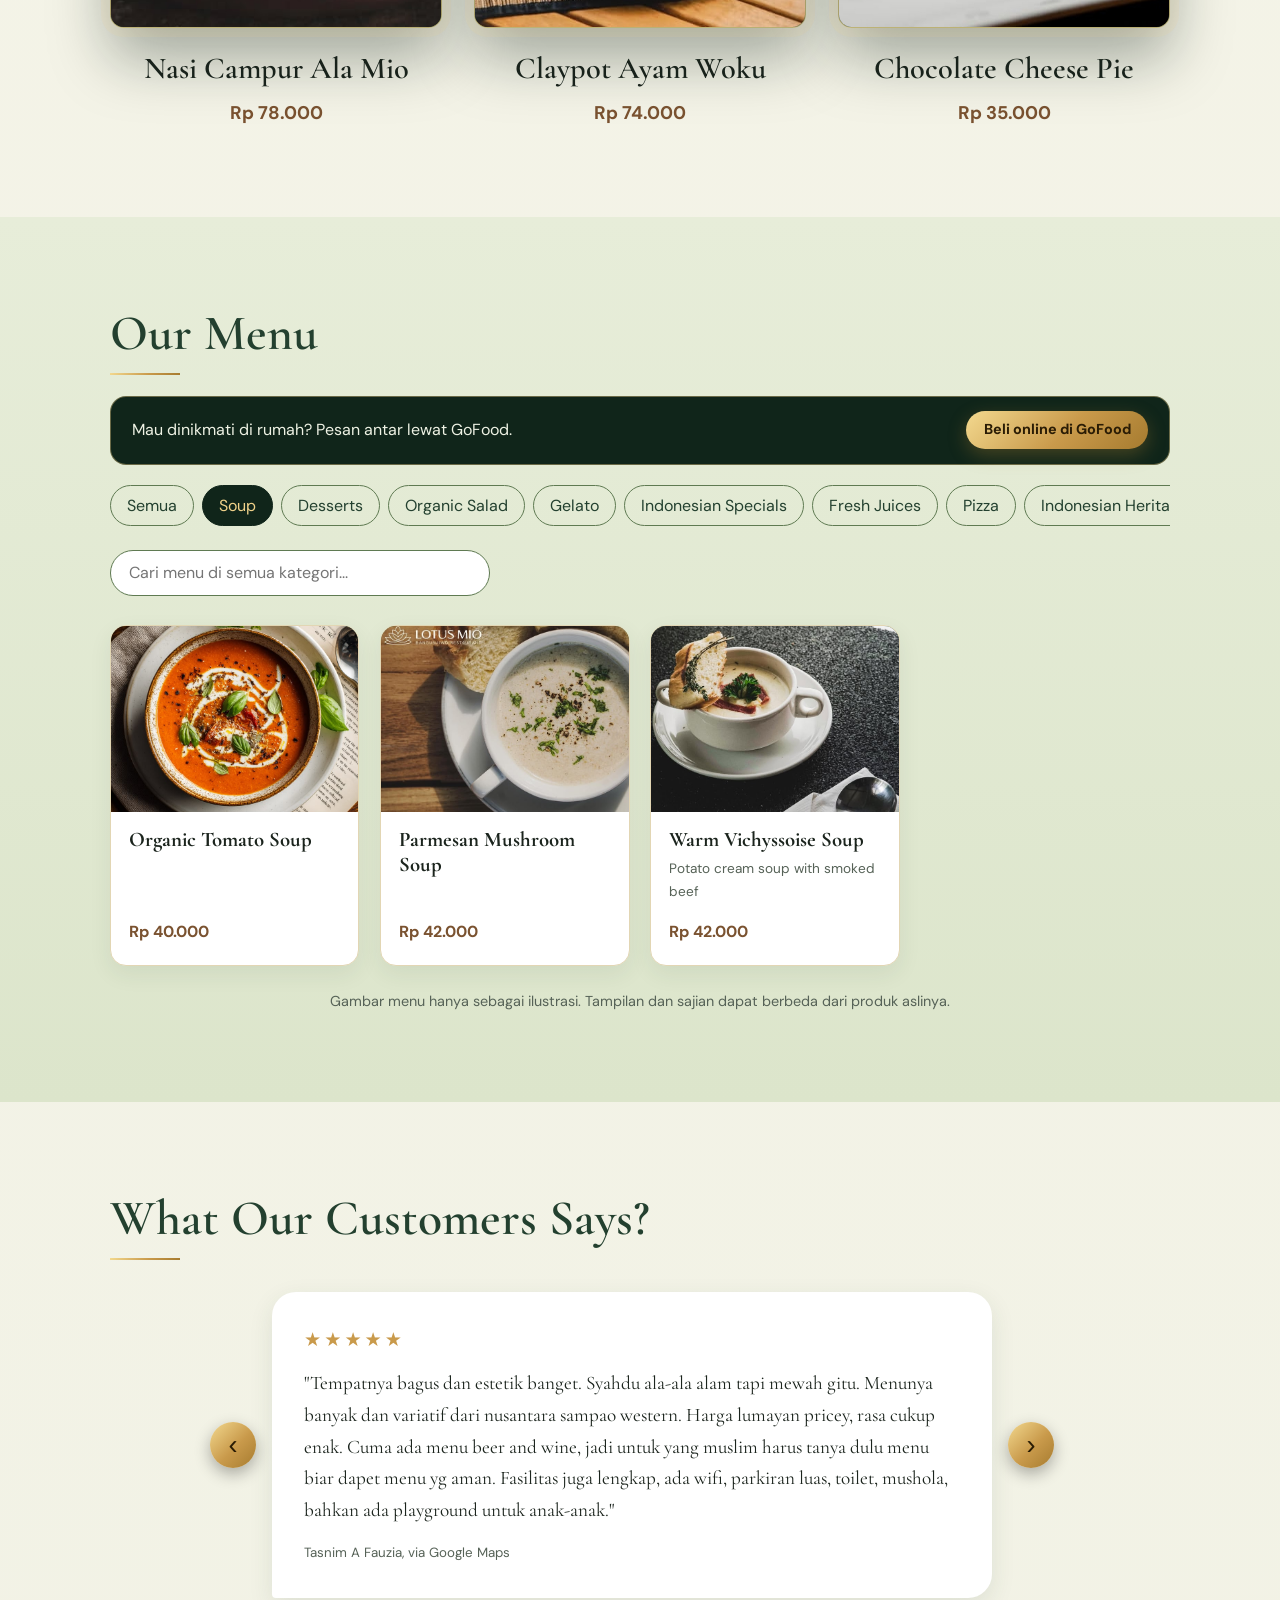
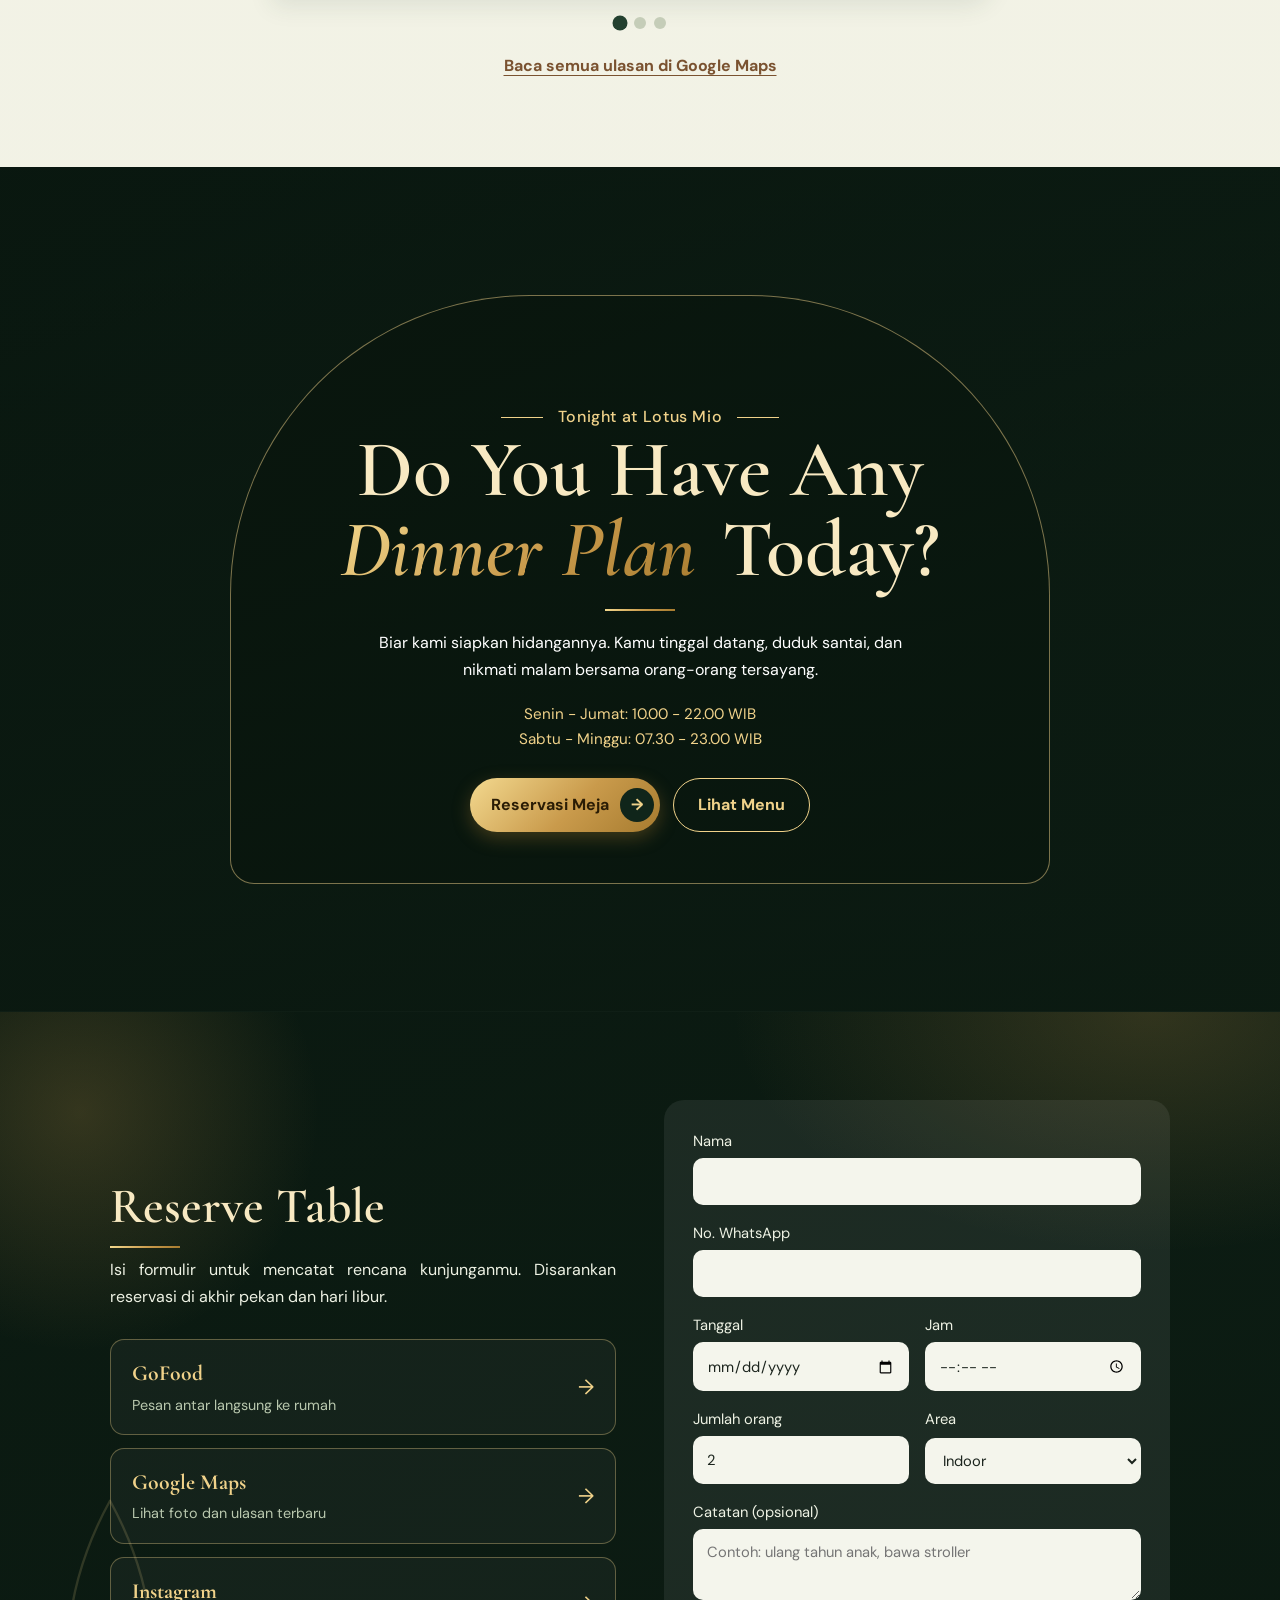
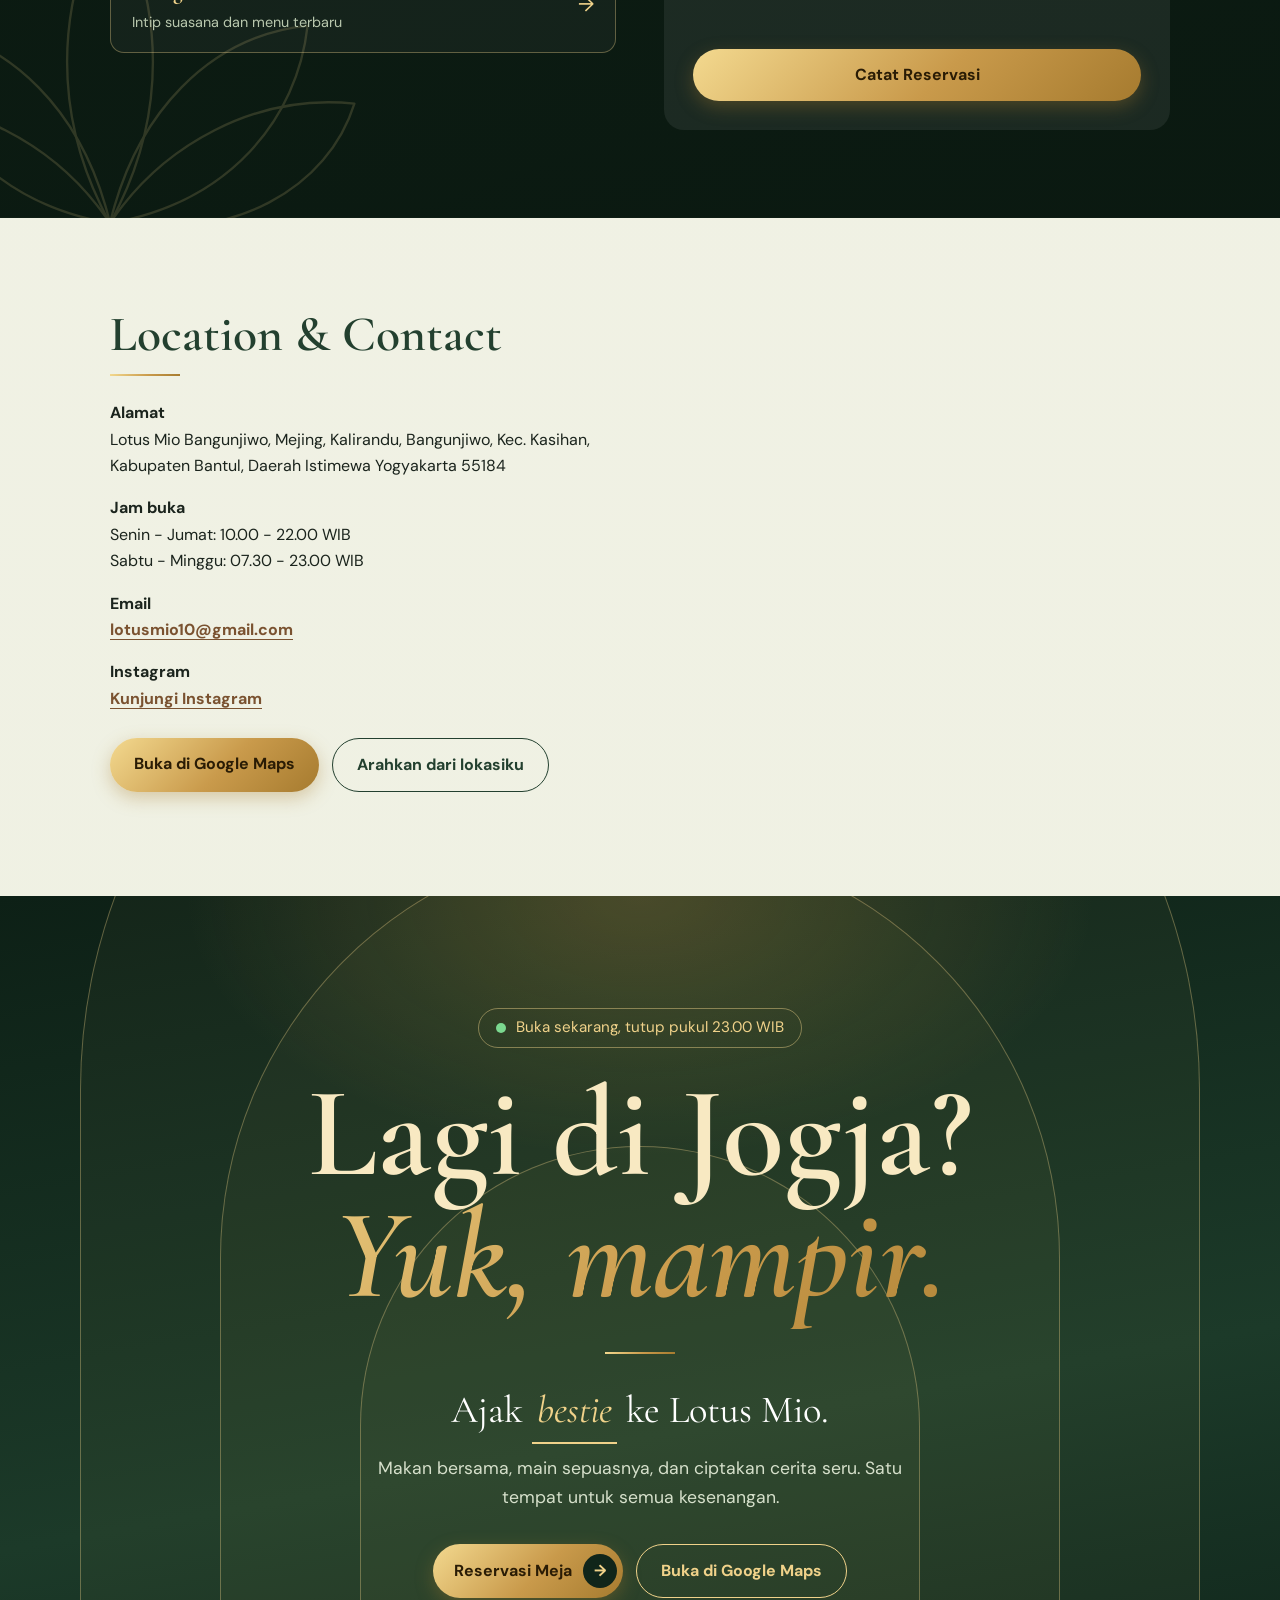
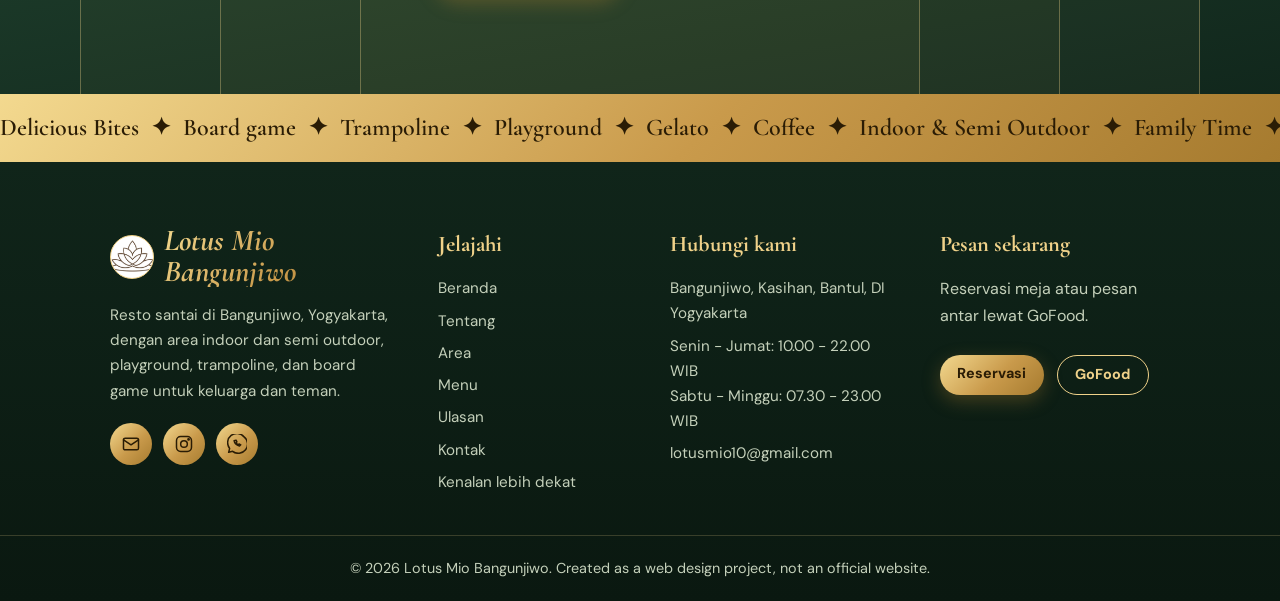
==== commit 4977ccf2: "index.html" ====
--- a/index.html
+++ b/index.html
@@ -16,7 +16,7 @@
 <section class="hero" id="beranda">
   <div class="hero-text">
     <p class="kicker">Hidden Gem in Bantul, Yogyakarta</p>
-    <h1>Delight your Tastebud with Our Amazing Fusion Dish</h1>
+    <h1>Delight Your Tastebud with Our Amazing Fusion Dish</h1>
     <p class="lead">Rasakan pengalaman bersantap yang memadukan keindahan alam, kenyamanan, dan kelezatan kuliner dalam satu tempat melalui perpaduan arsitektur minimalis modern dengan sentuhan tradisi yang tak lekang oleh waktu.</p>
     <div class="actions">
       <a href="#reservasi" class="btn btn-res">Reservasi Meja<i>→</i></a>
@@ -173,4 +173,4 @@
 <script src="menu-data.js"></script>
 <script src="script.js"></script>
 </body>
-</html>+</html>
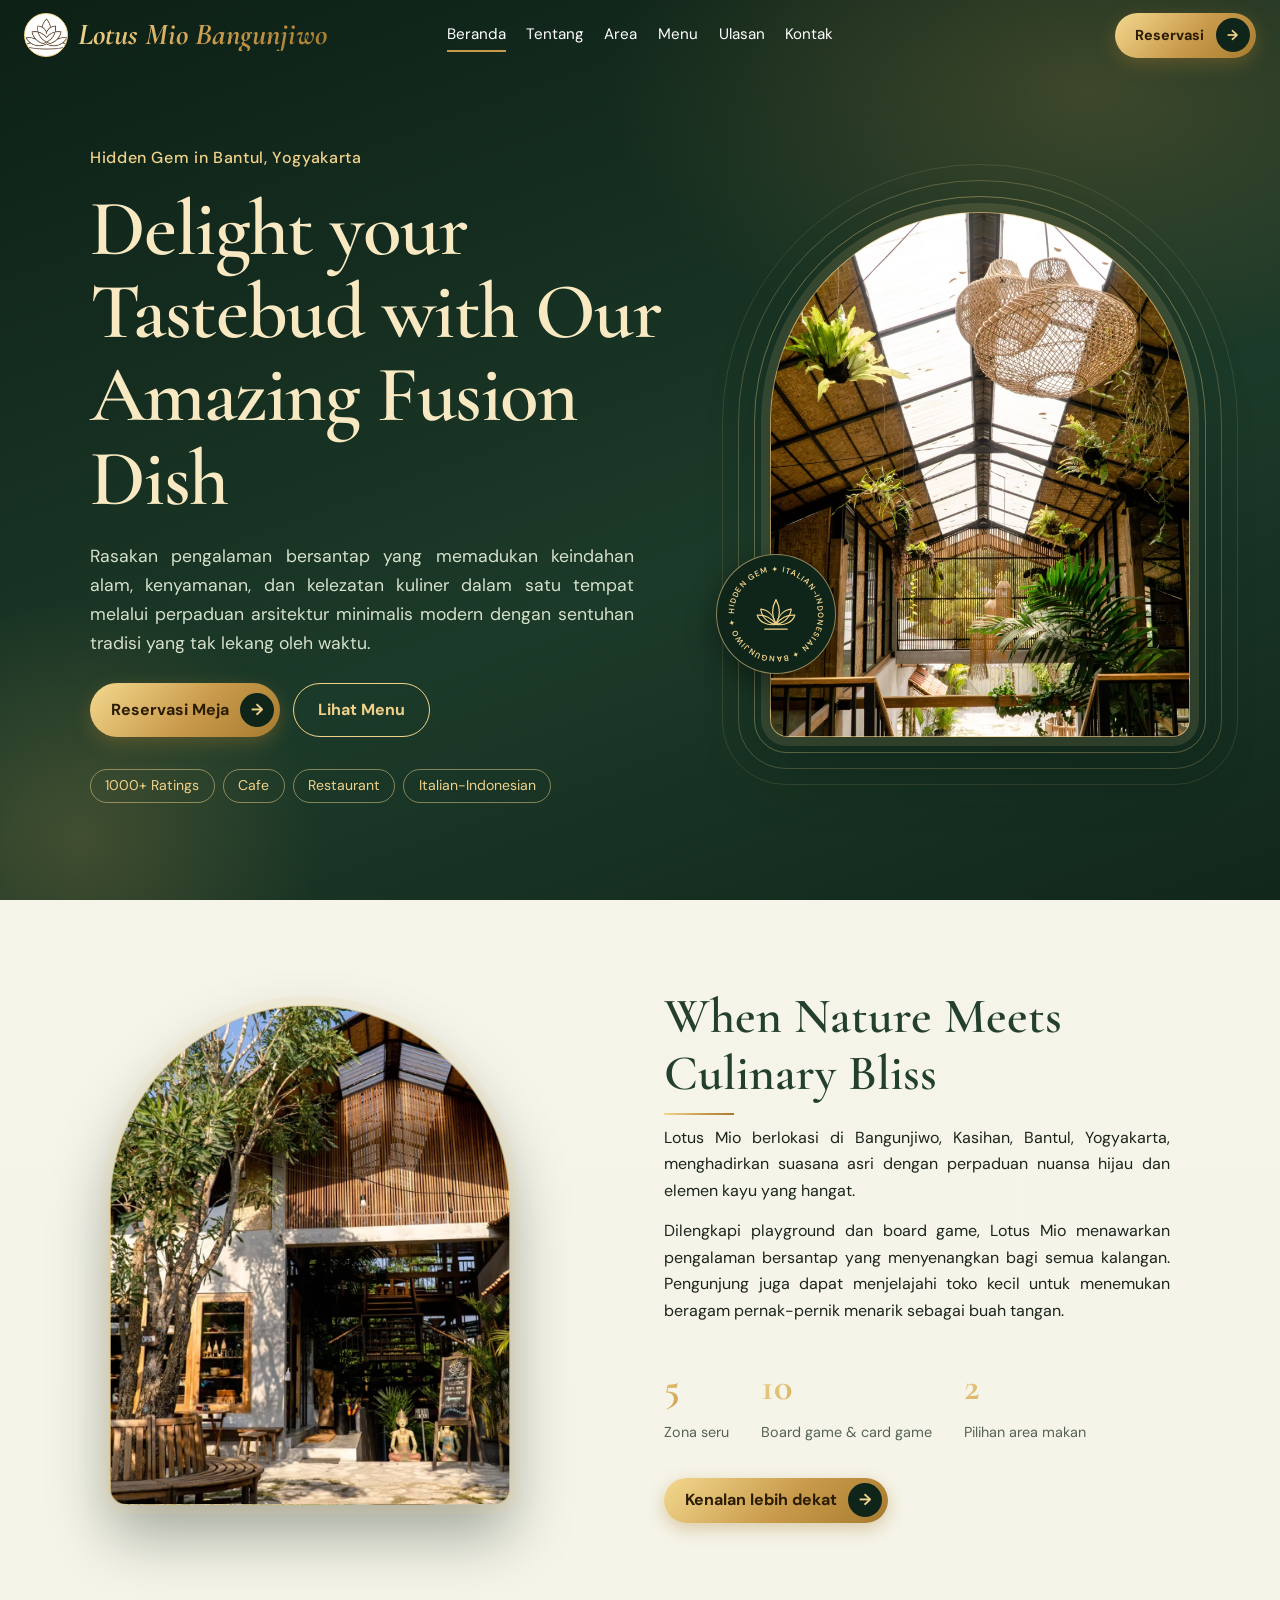
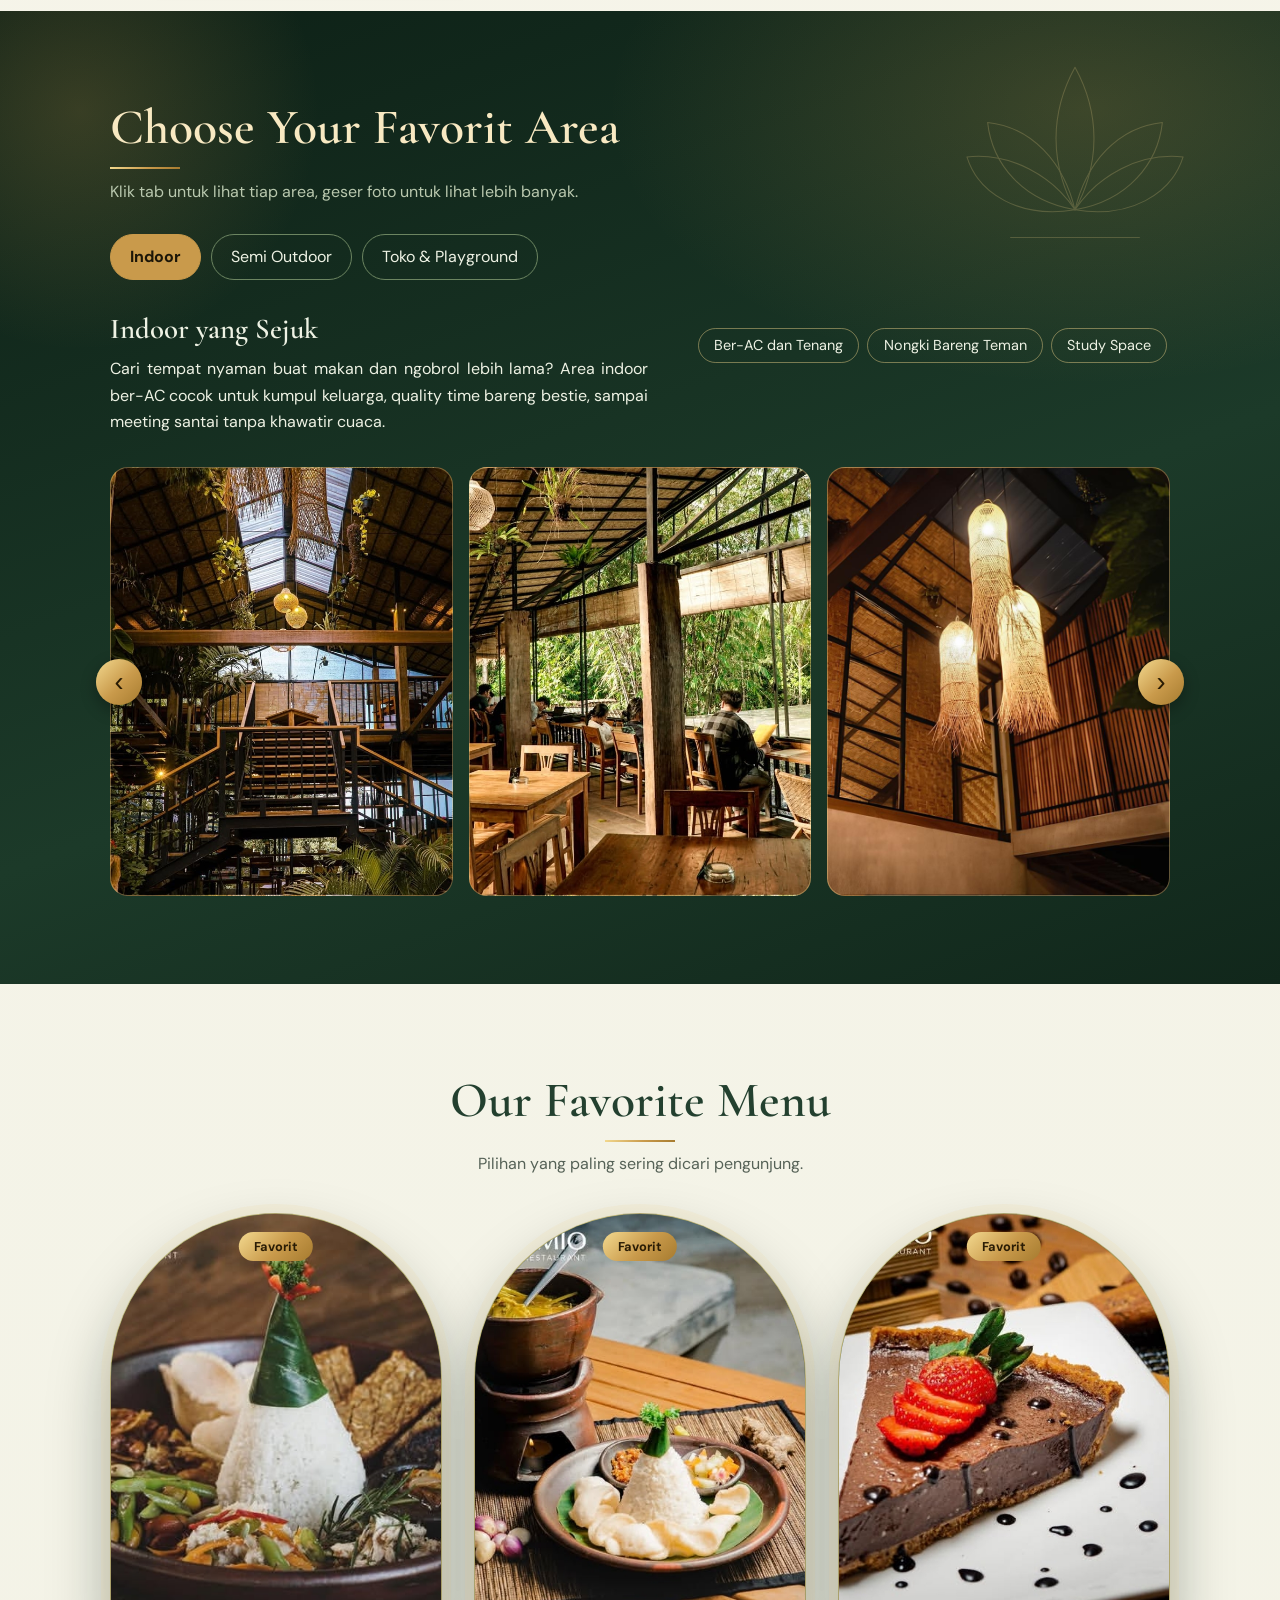
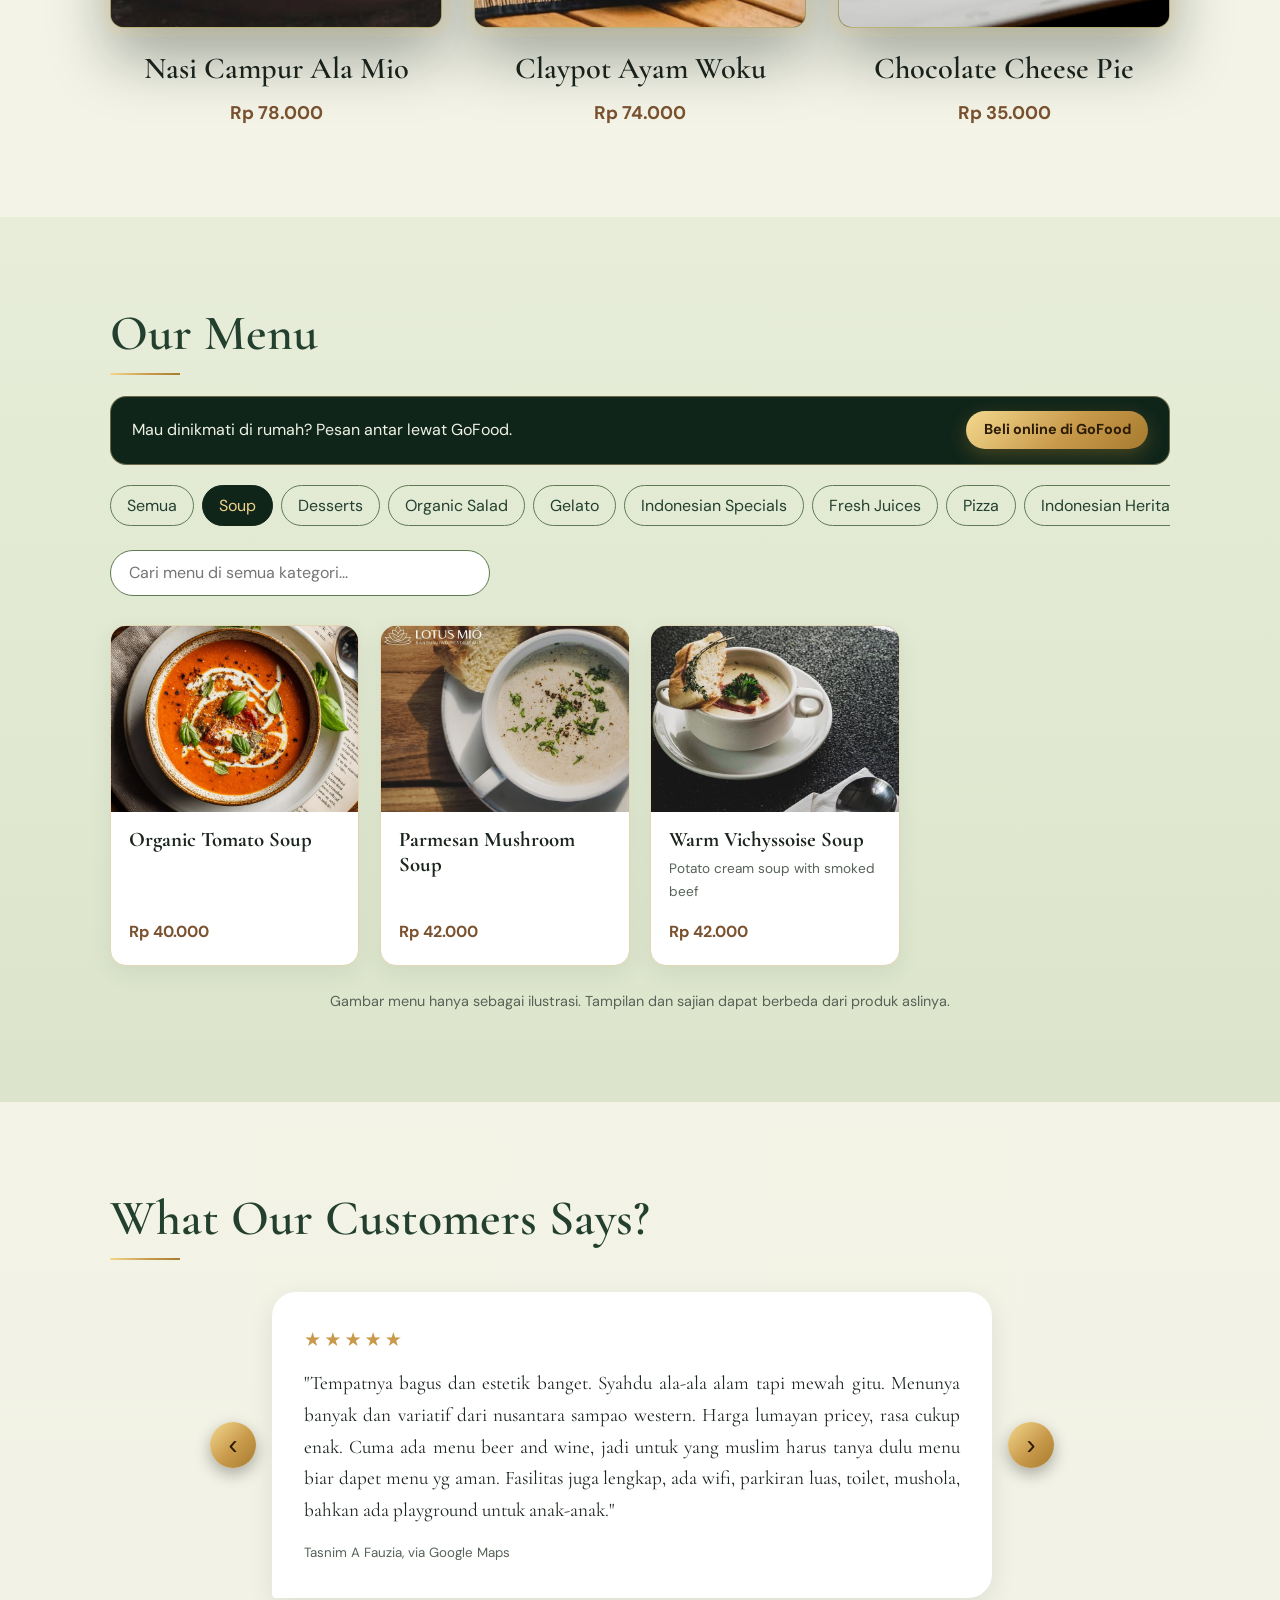
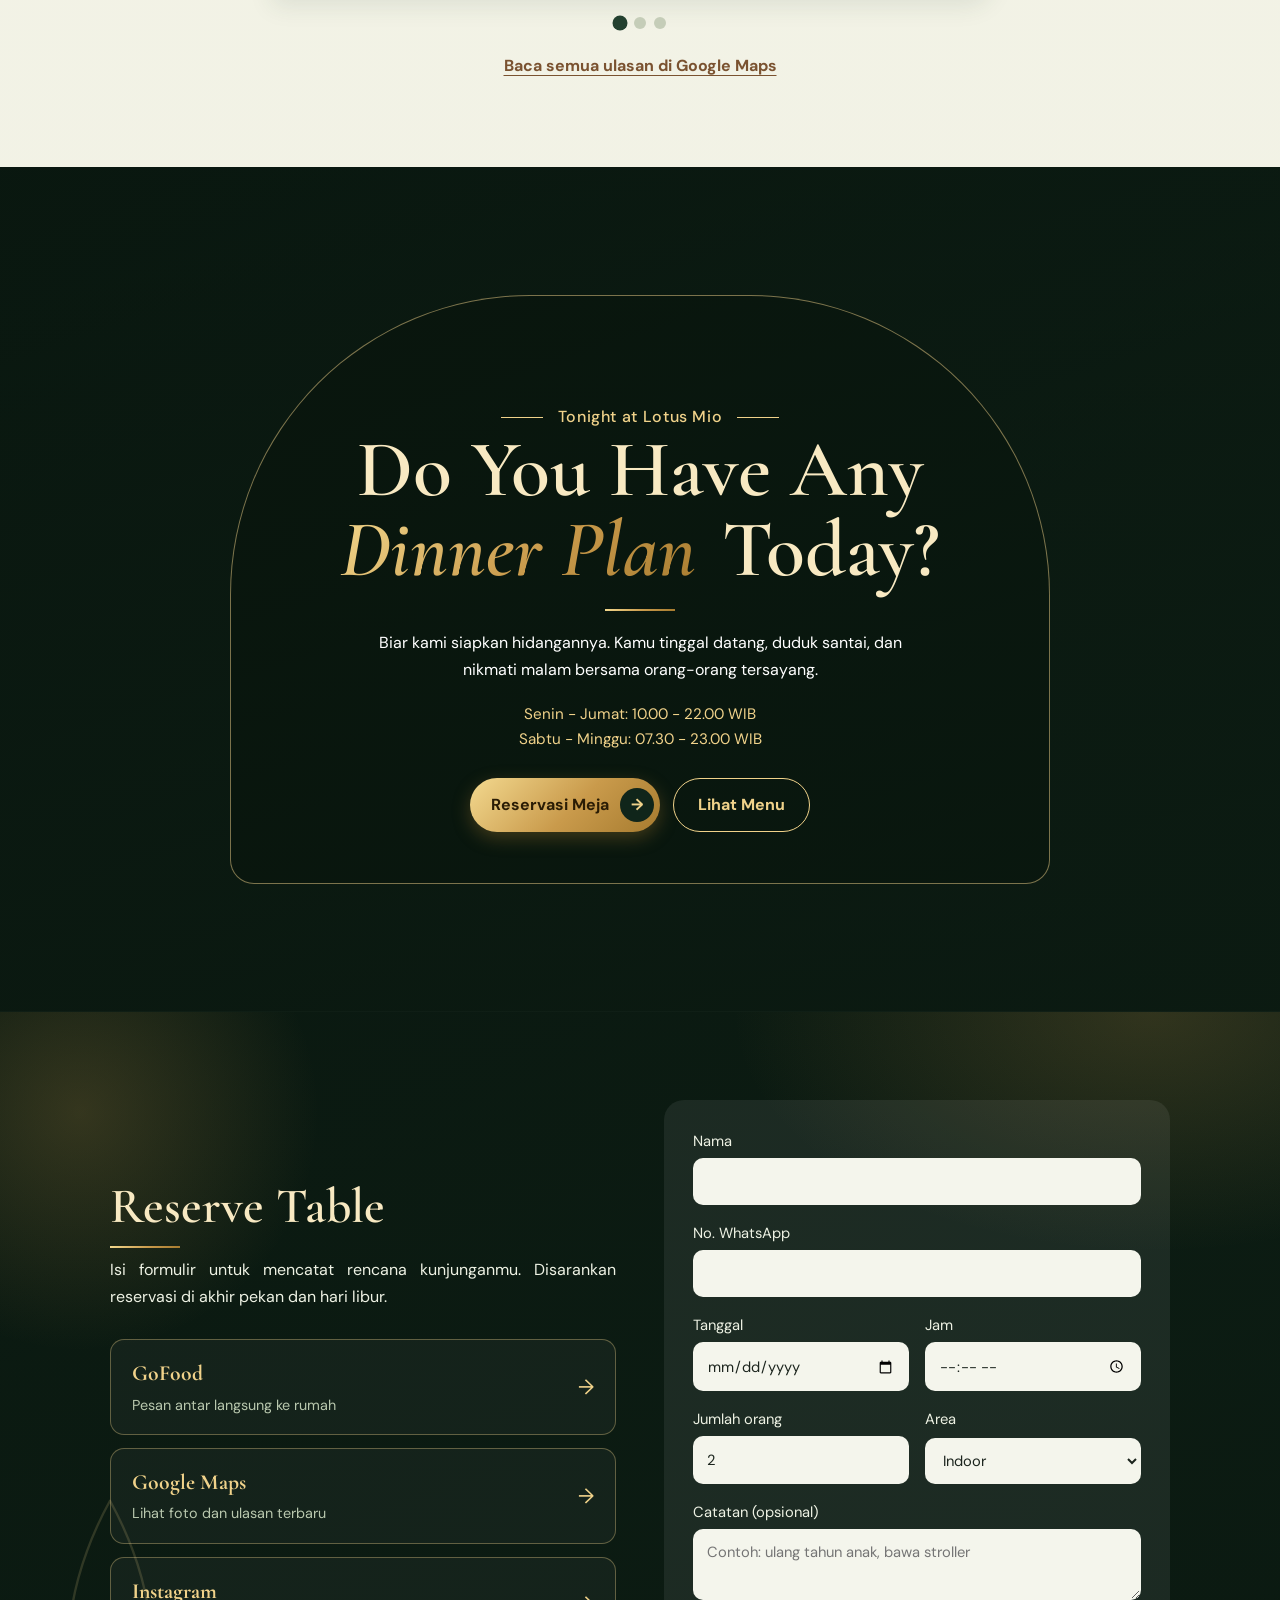
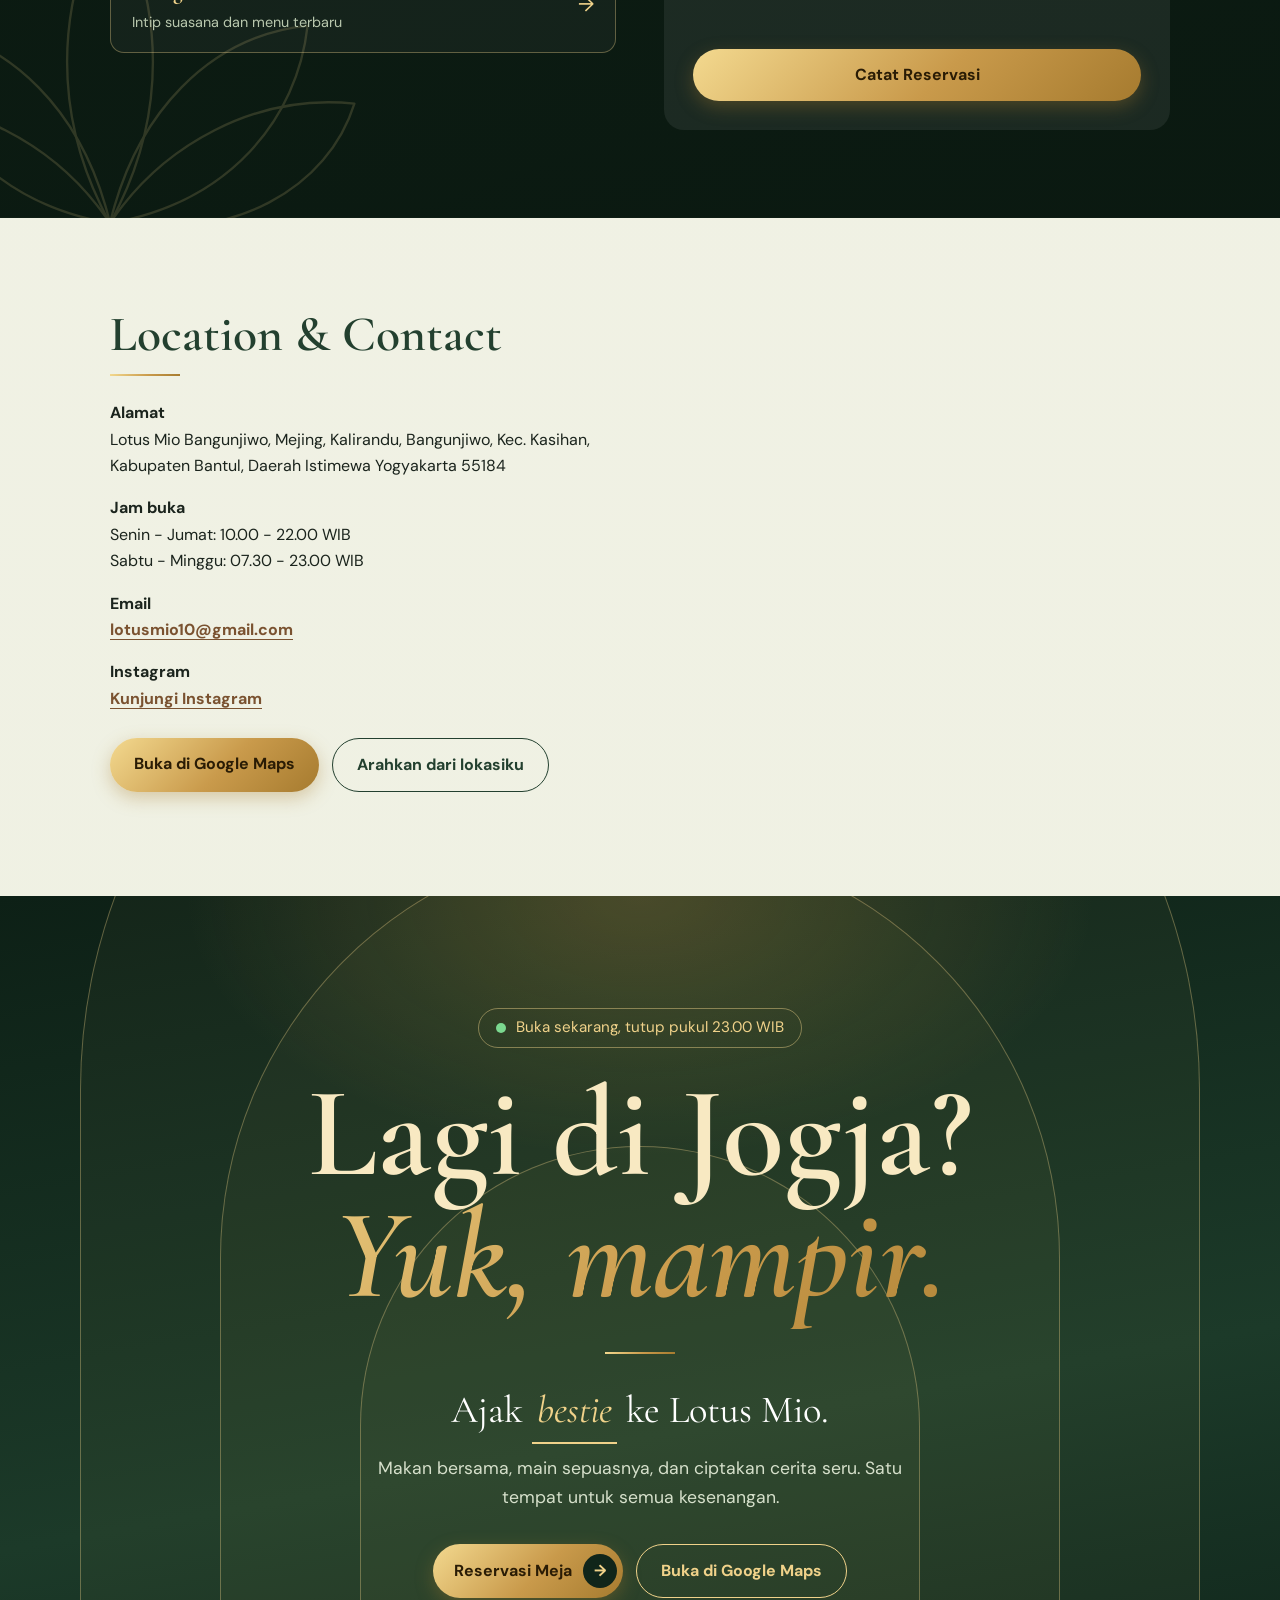
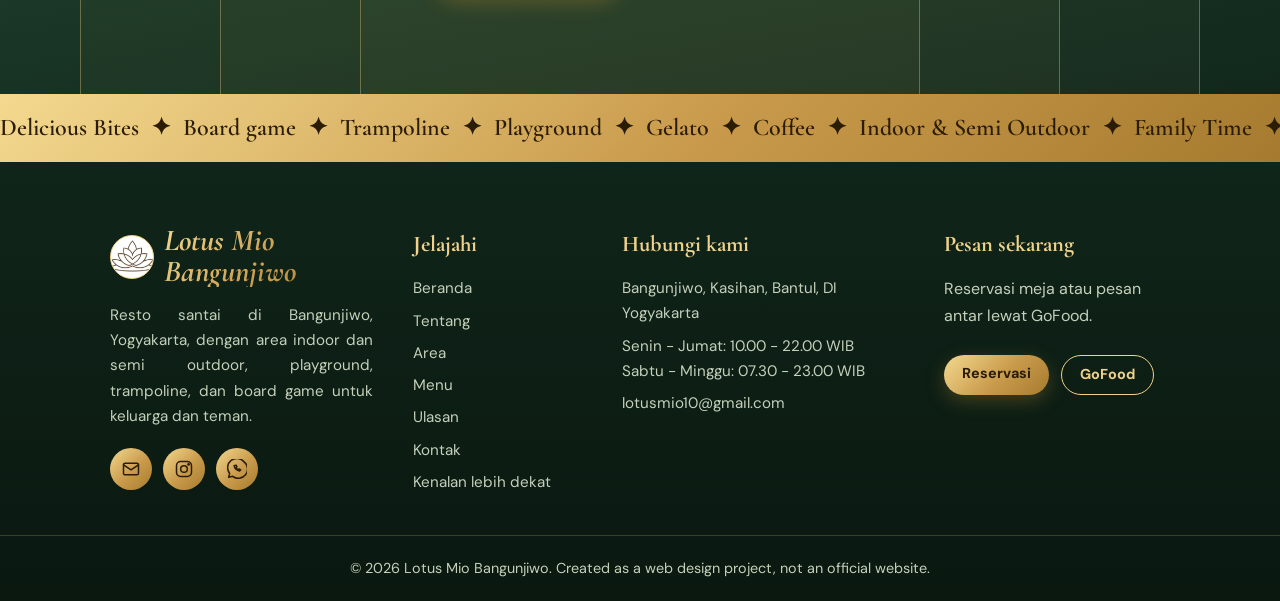
==== commit b682f2dc: "index.html" ====
--- a/index.html
+++ b/index.html
@@ -7,7 +7,7 @@
 <meta name="description" content="Makan santai bareng keluarga dan teman di Lotus Mio Bangunjiwo, Yogyakarta.">
 <link rel="preconnect" href="https://fonts.googleapis.com">
 <link href="https://fonts.googleapis.com/css2?family=Cormorant+Garamond:ital,wght@0,500;0,600;0,700;1,600;1,700&family=DM+Sans:wght@400;500;700&display=swap" rel="stylesheet">
-<link rel="stylesheet" href="style.css">
+<link rel="stylesheet" href="style.css?v=3">
 </head>
 <body data-page="home">
 <div id="siteHeader"></div>
@@ -16,7 +16,7 @@
 <section class="hero" id="beranda">
   <div class="hero-text">
     <p class="kicker">Hidden Gem in Bantul, Yogyakarta</p>
-    <h1>Delight Your Tastebud with Our Amazing Fusion Dish</h1>
+    <h1>Delight your Tastebud with Our Amazing Fusion Dish</h1>
     <p class="lead">Rasakan pengalaman bersantap yang memadukan keindahan alam, kenyamanan, dan kelezatan kuliner dalam satu tempat melalui perpaduan arsitektur minimalis modern dengan sentuhan tradisi yang tak lekang oleh waktu.</p>
     <div class="actions">
       <a href="#reservasi" class="btn btn-res">Reservasi Meja<i>→</i></a>
@@ -170,7 +170,7 @@
 </main>
 <footer id="siteFooter"></footer>
 <button class="totop" id="toTop" aria-label="Kembali ke atas" hidden>&uarr;</button>
-<script src="menu-data.js"></script>
-<script src="script.js"></script>
+<script src="menu-data.js?v=3"></script>
+<script src="script.js?v=3"></script>
 </body>
 </html>
--- a/style.css
+++ b/style.css
@@ -50,11 +50,11 @@
 .btn-light:hover{background:#fff}
 .actions{display:flex;flex-wrap:wrap;gap:.8rem;margin-top:1.6rem}
 
-/* image placeholders: gambar asli menimpa gradient */
+/* GAMBAR */
 .arch,.ph{background-image:var(--img),linear-gradient(160deg,var(--moss),var(--forest));background-size:cover;background-position:center}
 .arch{border-radius:var(--arch);aspect-ratio:4/5}
 
-/* hero */
+/* HERO */
 .hero{min-height:100svh;background:var(--forest);color:#fff;display:grid;grid-template-columns:1.1fr .9fr;gap:3rem;align-items:center;padding:7rem max(1.5rem,calc((100vw - 1100px)/2)) 4rem}
 .kicker{color:var(--rattan);font-weight:500;margin-bottom:1rem}
 .lead{max-width:34rem;margin-top:1.3rem;color:#D6E0CB;font-size:1.1rem}
@@ -63,13 +63,13 @@
 .chips{display:flex;flex-wrap:wrap;gap:.5rem;list-style:none;padding:0;margin-top:2rem}
 .chips li{border:1px solid rgba(255,255,255,.35);border-radius:999px;padding:.25rem .9rem;font-size:.88rem}
 
-/* tentang */
+/* TENTANG */
 .about-img{width:100%;max-width:400px}
 .stats{display:flex;gap:2rem;margin-top:2rem;flex-wrap:wrap}
 .stats strong{display:block;font-family:var(--display);font-size:2.4rem;color:var(--wood)}
 .stats span{color:var(--muted);font-size:.9rem}
 
-/* area */
+/* AREA */
 .tabs{display:flex;gap:.6rem;flex-wrap:wrap;margin-bottom:2rem}
 .tab{background:transparent;border:1.5px solid #6C8561;color:#EEF2E4;padding:.55rem 1.2rem;border-radius:999px;cursor:pointer;font:inherit;transition:.2s}
 .tab:hover{border-color:var(--rattan)}
@@ -86,7 +86,7 @@
 .lightbox{position:fixed;inset:0;background:rgba(0,0,0,.85);display:grid;place-items:center;z-index:100;cursor:zoom-out;padding:1rem}
 .lightbox div{width:min(900px,95vw);aspect-ratio:16/10;border-radius:12px}
 
-/* menu */
+/* MENU */
 .fav-grid{display:grid;grid-template-columns:repeat(auto-fit,minmax(240px,1fr));gap:1.5rem}
 .card{background:#fff;border-radius:18px;overflow:hidden;box-shadow:0 6px 20px rgba(35,64,47,.1)}
 .card:nth-child(even){border-radius:18px 18px 60px 18px}
@@ -107,7 +107,7 @@
 .item .price{margin:0;white-space:nowrap}
 .empty,.note{text-align:center;color:var(--muted);margin-top:1.5rem;font-size:.9rem}
 
-/* reviews */
+/* ULASAN */
 .reviews{max-width:720px;margin:2rem auto 0;min-height:190px}
 .review{background:#fff;border-radius:24px 24px 24px 4px;padding:2rem;box-shadow:0 8px 24px rgba(35,64,47,.1);animation:fade .5s}
 .stars{color:var(--rattan);letter-spacing:3px;font-size:1.2rem}
@@ -117,7 +117,7 @@
 .dots button{width:12px;height:12px;border-radius:50%;border:0;background:#C5CDB8;cursor:pointer;padding:0}
 .dots button[aria-current=true]{background:var(--forest);transform:scale(1.25)}
 
-/* reservasi */
+/* RESERVASI */
 form{background:rgba(255,255,255,.07);padding:1.8rem;border-radius:20px;display:grid;gap:1rem}
 label{display:grid;gap:.3rem;font-size:.92rem}
 .row{display:grid;grid-template-columns:1fr 1fr;gap:1rem}
@@ -127,7 +127,7 @@
 .gofood{margin-top:2rem;padding:1.4rem;border:1.5px dashed #6C8561;border-radius:16px}
 .gofood h3{font-size:1.3rem}.gofood .btn{margin-top:1rem}
 
-/* kontak */
+/* KONTAK */
 .map-wrap{align-items:stretch;margin-top:1.5rem}
 .info p{margin-bottom:1rem}
 iframe{width:100%;min-height:380px;height:100%;border:0;border-radius:18px}
@@ -150,7 +150,7 @@
 }
 @media(prefers-reduced-motion:reduce){*{animation:none!important;transition:none!important;scroll-behavior:auto!important}.reveal{opacity:1;transform:none}}
 
-/* ===== LUXURY LAYER ===== */
+/* TAMPILAN UTAMA */
 :root{--display:'Cormorant Garamond',Georgia,serif;--gold:linear-gradient(135deg,#F3D98F,#C99A4B 55%,#A67B2F);--gl:#F0D28A;--deep:#10251A}
 body{background:linear-gradient(#F7F5EA,#EEF0E2)}
 h1,h2,h3{font-weight:600}
@@ -177,7 +177,7 @@
 .stats strong{background:var(--gold);-webkit-background-clip:text;background-clip:text;color:transparent}
 .stats+.btn{margin-top:2rem}
 
-/* nav + logo */
+/* NAVBAR & LOGO */
 .nav{display:grid;grid-template-columns:1fr auto 1fr;gap:1rem}
 .nav nav{justify-self:center}
 .nav-right{justify-self:end;display:flex;align-items:center;gap:.6rem;position:relative;z-index:2}
@@ -186,7 +186,7 @@
 .logo-text{font-family:'Cormorant Garamond',serif;font-style:italic;font-weight:700;font-size:1.9rem;line-height:1;background:var(--gold);-webkit-background-clip:text;background-clip:text;color:transparent}
 .nav.solid{background:rgba(13,32,22,.96);border-bottom:1px solid rgba(240,210,138,.25)}
 
-/* area slider */
+/* AREA SLIDER */
 .area-panel{display:block}
 .area-info{display:grid;grid-template-columns:1.1fr 1fr;gap:2rem;align-items:start;margin-bottom:2rem}
 .pts{list-style:none;padding:0;display:flex;flex-wrap:wrap;gap:.5rem;margin:0}
@@ -201,7 +201,7 @@
 .rev-wrap .reviews{flex:1;margin:0}
 .rev-wrap .arrow{position:static;transform:none;flex:none}
 
-/* menu */
+/* MENU */
 .gofood-bar{display:flex;flex-wrap:wrap;gap:1rem;align-items:center;justify-content:space-between;background:var(--deep);color:#EEF2E4;border-radius:16px;padding:.9rem 1.3rem;margin:1.3rem 0;border:1px solid rgba(240,210,138,.4)}
 .toolbar{flex-direction:column;align-items:stretch}
 .filters{flex-wrap:nowrap;overflow-x:auto;padding-bottom:.5rem;scrollbar-width:thin}
@@ -218,7 +218,7 @@
 .mbody p{font-size:.85rem;color:var(--muted);margin:.35rem 0 .7rem}
 .mbody .price{margin-top:auto;padding-top:.3rem}
 
-/* reservasi online + hasil */
+/* RESERVASI ONLINE */
 .online{display:grid;gap:.8rem;margin-top:1.8rem}
 .online a{display:flex;justify-content:space-between;align-items:center;text-decoration:none;padding:1rem 1.3rem;border:1px solid rgba(240,210,138,.35);border-radius:14px;background:rgba(255,255,255,.04);transition:.2s}
 .online a:hover{background:rgba(240,210,138,.12)}
@@ -230,12 +230,12 @@
 .done dt{color:#B9C8AE}.done dd{margin:0}
 .done .demo{font-size:.85rem;color:#B9C8AE;margin-bottom:1rem}
 
-/* tiles (about) */
+/* KARTU (HALAMAN KENALAN) */
 .tiles{display:grid;grid-template-columns:repeat(auto-fit,minmax(250px,1fr));gap:1.2rem;margin:1.8rem 0 0}
 .tile{background:#fff;border:1px solid #E2D6B4;border-radius:16px;padding:1.5rem;border-top:3px solid var(--rattan)}
 .tile h3{font-size:1.5rem;margin-bottom:.3rem}.tile p{color:var(--muted)}
 
-/* footer */
+/* FOOTER */
 footer{background:linear-gradient(180deg,#10251A,#0A1810);color:#C4D0BA;padding:0;text-align:left;font-size:1rem}
 .foot-grid{max-width:1100px;margin:auto;padding:4rem 1.25rem 2.5rem;display:grid;grid-template-columns:1.5fr 1fr 1.2fr 1.2fr;gap:2.5rem}
 footer h4{font-family:var(--display);color:var(--gl);font-size:1.4rem;margin-bottom:.8rem}
@@ -259,12 +259,12 @@
 }
 @media(max-width:560px){.foot-grid{grid-template-columns:1fr}.btn-res.btn-sm{font-size:.8rem}.logo-text{font-size:1.6rem}}
 
-/* fix: baris kategori menu bikin halaman melebar ke kanan */
+/* TOOLBAR MENU */
 .toolbar{flex-wrap:nowrap}
 .toolbar>*{min-width:0;max-width:100%}
 html,body{overflow-x:hidden}
 
-/* ===== SECTION MAMPIR ===== */
+/* SECTION MAMPIR */
 .mampir{position:relative;overflow:hidden;padding:7rem 0 0;color:#fff;text-align:center;background:radial-gradient(700px 400px at 50% 0,rgba(201,154,75,.25),transparent 65%),linear-gradient(170deg,#0D2016,#1C3A29 60%,#0F241A)}
 .mampir .wrap{position:relative;z-index:1}
 .arches i{position:absolute;left:50%;bottom:0;aspect-ratio:1/1.1;transform:translateX(-50%);border:1px solid rgba(240,210,138,.35);border-bottom:0;border-radius:999px 999px 0 0;background:rgba(240,210,138,.03);transition:transform .4s ease-out}
@@ -286,12 +286,12 @@
 .track{display:inline-block;animation:slide 40s linear infinite}
 @keyframes slide{to{transform:translateX(-50%)}}
 
-/* ===== efek timbul ===== */
+/* EFEK MUNCUL */
 .pop{opacity:0;transform:translateY(46px) scale(.94);transition:opacity .8s cubic-bezier(.2,.7,.2,1),transform .8s cubic-bezier(.2,.7,.2,1)}
 .pop.in{opacity:1;transform:none}
 @media(min-width:861px){.few .arrow{display:none}}
 
-/* ===== hero halaman Kenalan ===== */
+/* HERO HALAMAN KENALAN */
 .page-hero{position:relative;overflow:hidden;border-radius:0 0 50% 50%/0 0 70px 70px;padding:9rem 1.25rem 6.5rem}
 .page-hero .wrap{position:relative;z-index:1}
 .page-hero h1{font-size:clamp(3rem,8vw,6rem)}
@@ -302,7 +302,7 @@
 .back{display:inline-flex;gap:.5rem;align-items:center;border:1px solid rgba(240,210,138,.5);color:var(--gl);border-radius:999px;padding:.4rem 1.2rem;text-decoration:none;margin-bottom:2rem;font-size:.95rem;transition:.25s}
 .back:hover{background:rgba(240,210,138,.14);transform:translateX(-4px)}
 
-/* ===== menu mobile ===== */
+/* NAVBAR MOBILE */
 @keyframes fadeUp{from{opacity:0;transform:translateY(14px)}to{opacity:1;transform:none}}
 @media(max-width:860px){
   .nav nav{inset:0;align-items:stretch;gap:0;padding:6rem 1.5rem 2rem;background:radial-gradient(500px 300px at 100% 0,rgba(201,154,75,.25),transparent 70%),linear-gradient(170deg,#0D2016,#1C3A29)}
@@ -316,13 +316,13 @@
   .page-hero{padding-top:8rem}
 }
 
-/* fix menu mobile: header tidak boleh punya filter/transform, dan menu tertutup harus benar-benar tersembunyi */
+/* NAVBAR MOBILE: MENU TERBUKA/TERTUTUP */
 @media(max-width:860px){
   .nav nav{visibility:hidden;overflow-y:auto;transition:transform .35s,visibility 0s .35s}
   .nav nav.open{visibility:visible;transition:transform .35s,visibility 0s}
 }
 
-/* ===== hero Kenalan: layar penuh, ikut skala layar ===== */
+/* HERO KENALAN: LAYAR PENUH */
 .page-hero{min-height:100svh;display:grid;place-items:center;padding:7rem 1.25rem 6rem}
 .page-hero .wrap{max-width:1400px;width:100%}
 .page-hero h1{font-size:clamp(3rem,min(10vw,17vh),11rem)}
@@ -337,18 +337,18 @@
 .scroll-cue span{font-size:1.4rem;animation:bob 1.6s ease-in-out infinite}
 @keyframes bob{50%{transform:translateY(7px)}}
 
-/* Tentang & Cerita kami: sebelahan di layar menengah, gambar diperkecil di HP */
+/* TENTANG & CERITA KAMI */
 @media(min-width:561px) and (max-width:860px){
   .two:has(.about-img){grid-template-columns:.8fr 1.2fr;gap:1.8rem;align-items:center}
   .two:has(.about-img) h2{font-size:clamp(1.8rem,5vw,2.4rem)}
 }
 @media(max-width:560px){.about-img{max-width:240px}}
 
-/* ===== teks rata kiri-kanan (justify) & lebar penuh di layar sempit ===== */
+/* TEKS JUSTIFY */
 .hero .lead,#tentang p,#cerita p,.area-info p,#reservasi .two>div>p{text-align:justify;text-justify:inter-word;hyphens:auto}
 @media(max-width:860px){.hero .lead{max-width:none}}
 
-/* harga panas / dingin */
+/* HARGA PANAS / DINGIN */
 .price-hc{margin-top:auto;padding-top:.4rem;display:flex;gap:.5rem}
 .price-hc span{flex:1;display:grid;border-radius:10px;padding:.35rem .6rem;border:1px solid transparent}
 .price-hc .hot{background:#FDEBE5;border-color:#F2C9BC}
@@ -356,7 +356,7 @@
 .price-hc small{font-size:.72rem;color:var(--muted)}
 .price-hc b{color:var(--wood);font-size:.95rem}
 
-/* ===== DEKORASI: hero, area, reservasi ===== */
+/* DEKORASI: HERO, AREA, RESERVASI */
 .hero{position:relative;overflow:hidden}
 .hero::before,.section.dark::before{content:"";position:absolute;width:520px;height:520px;border-radius:50%;left:-180px;bottom:-200px;background:radial-gradient(circle,rgba(201,154,75,.22),transparent 65%);pointer-events:none}
 .section.dark{position:relative;overflow:hidden}
@@ -376,7 +376,7 @@
 .ld-left{left:-150px;bottom:-130px;transform:scaleX(-1)}
 #reservasi{background-image:radial-gradient(700px 400px at 90% 0,rgba(201,154,75,.2),transparent 60%),linear-gradient(rgba(10,24,16,.88),rgba(10,24,16,.93)),url(images/reservasi.jpg),linear-gradient(160deg,#0D2016,#1C3A29 60%,#11271B);background-size:cover;background-position:center}
 
-/* ===== MENU FAVORIT ===== */
+/* MENU FAVORIT */
 #favorit h2,#favorit .sub{text-align:center}
 #favorit h2::after{margin:.7rem auto 0}
 .fav-grid{grid-template-columns:repeat(auto-fit,minmax(250px,1fr));gap:2.8rem 2rem;margin-top:2.2rem}
@@ -391,7 +391,7 @@
 .fav .price{font-size:1.15rem}
 .fav .price-hc{justify-content:center;margin-top:.8rem}
 
-/* ===== DINNER PLAN ===== */
+/* DINNER PLAN */
 .dinner{position:relative;padding:8rem 1.25rem;text-align:center;color:#fff;background-image:linear-gradient(rgba(8,20,13,.72),rgba(8,20,13,.84)),var(--img),linear-gradient(160deg,#0D2016,#1C3A29);background-size:cover;background-position:center}
 @media(min-width:861px){.dinner{background-attachment:scroll,fixed,scroll}}
 .dinner-box{max-width:820px;margin:auto;padding:5.5rem 2rem 3.2rem;border:1px solid rgba(240,210,138,.5);border-radius:min(300px,45vw) min(300px,45vw) 24px 24px;background:rgba(8,20,13,.38)}
@@ -402,7 +402,7 @@
 .dinner .dinner-hours{color:var(--gl);font-size:.95rem}
 .dinner .actions{justify-content:center}
 
-/* ===== halaman Kenalan: nilai, galeri, fasilitas ===== */
+/* HALAMAN KENALAN: NILAI, GALERI, FASILITAS */
 .values{display:grid;grid-template-columns:repeat(auto-fit,minmax(240px,1fr));gap:1.4rem;margin-top:1.8rem}
 .value{border:1px solid rgba(240,210,138,.4);border-radius:18px;padding:2rem 1.6rem;background:rgba(255,255,255,.04)}
 .value h3{font-size:2rem;color:var(--gl);margin-bottom:.4rem}
@@ -424,9 +424,9 @@
 }
 @media(max-width:640px){.mosaic{grid-template-columns:1fr 1fr;grid-auto-rows:150px}.shot:nth-child(1){grid-column:span 2;grid-row:span 2}.shot:nth-child(4){grid-column:span 2}}
 
-/* fix: pembungkus lengkung tidak boleh ikut jadi kotak di grid hero */
+/* LENGKUNG */
 .arches{position:absolute;inset:0;pointer-events:none;overflow:hidden}
-/* fix: lengkung beranda dibuat sejajar (konsentris) dengan foto, tidak lagi menabrak teks */
+/* LENGKUNG HERO BERANDA */
 .hero-art .hero-arches{inset:0;overflow:visible;z-index:0}
 .hero-art .hero-img{position:relative;z-index:1}
 .hero-art .hero-arches i:nth-child(n){left:0;right:0;top:0;bottom:0;width:auto;aspect-ratio:auto;transform:none;background:none;border:1px solid rgba(240,210,138,.4);border-radius:calc(220px + var(--g)) calc(220px + var(--g)) calc(18px + var(--g)) calc(18px + var(--g));margin:calc(var(--g) * -1)}
@@ -435,11 +435,11 @@
 .hero-art .hero-arches i:nth-child(3){--g:48px;border-color:rgba(240,210,138,.13)}
 .hero-art .seal{z-index:2}
 
-/* fix: bunga teratai di section Area dirapikan, utuh (tidak terpotong) & tidak menimpa chips/teks */
+/* TERATAI DEKORASI */
 #area .lotus-deco.ld-right{width:min(230px,34vw);right:max(1.5rem,calc((100vw - 1100px)/2));top:1.5rem;opacity:.22}
 @media(max-width:860px){#area .lotus-deco.ld-right{width:120px;right:1rem;top:1rem;opacity:.16}}
 
-/* fix: section Reservasi terpotong di HP kecil (360-375px). Kolom grid tidak boleh melebar karena isi form */
+/* FORM RESERVASI DI HP */
 .two>*,.row>*,form>*,label{min-width:0}
 input,select,textarea{min-width:0;max-width:100%}
 @media(max-width:860px){.two,.area-panel{grid-template-columns:minmax(0,1fr)}}
@@ -449,7 +449,7 @@
   .online a{padding:.9rem 1rem}
 }
 
-/* fix HP kecil: header tidak boleh melebihi layar (burger terpotong) */
+/* NAVBAR DI HP KECIL */
 .logo{min-width:0}
 .logo-mark{flex:none}
 @media(max-width:430px){
@@ -463,17 +463,29 @@
   .burger{width:34px;height:40px;flex:none}
 }
 
-/* fix HP: tulisan kecil bergaris ("Tonight at Lotus Mio", "Tentang Lotus Mio") tidak boleh pecah ke baris bawah */
+/* LABEL KECIL BERGARIS */
 @media(max-width:560px){
   .eyebrow{display:flex;align-items:center;justify-content:center;gap:.6rem}
   .eyebrow::before,.eyebrow::after{display:block;flex:none;width:clamp(14px,6vw,32px);margin:0}
 }
 
-/* fix HP: pill "Buka sekarang..." rapi kalau teksnya 2 baris */
+/* PILL JAM BUKA */
 @media(max-width:560px){
   .open-pill{max-width:100%;border-radius:20px;padding:.45rem 1rem;font-size:.85rem;line-height:1.35;text-align:left}
   .open-pill .dot{flex:none}
 }
 
-/* justify: penjelasan di halaman Kenalan Lebih Dekat (Our Values & What You Can Find Here) */
-.value p,.tile p{text-align:justify;text-justify:inter-word;hyphens:auto}+/* TEKS JUSTIFY HALAMAN KENALAN */
+.value p,.tile p{text-align:justify;text-justify:inter-word;hyphens:auto}
+
+/* ULASAN: JUSTIFY */
+.review p{text-align:justify;text-justify:inter-word;hyphens:auto}
+
+/* FOOTER: JAM BUKA & DESKRIPSI */
+@media(min-width:861px){.foot-grid{grid-template-columns:1.4fr .9fr 1.5fr 1.2fr}}
+.foot-about{text-align:justify;text-justify:inter-word;hyphens:auto}
+@media(max-width:860px){.foot-about{max-width:none;width:100%}}
+
+/* TERATAI DEKORASI: OUR VALUES */
+#nilai .lotus-deco.ld-right{width:min(190px,30vw);right:max(1.5rem,calc((100vw - 1100px)/2));top:1.5rem;opacity:.22}
+@media(max-width:860px){#nilai .lotus-deco.ld-right{width:110px;right:1rem;top:1rem;opacity:.16}}
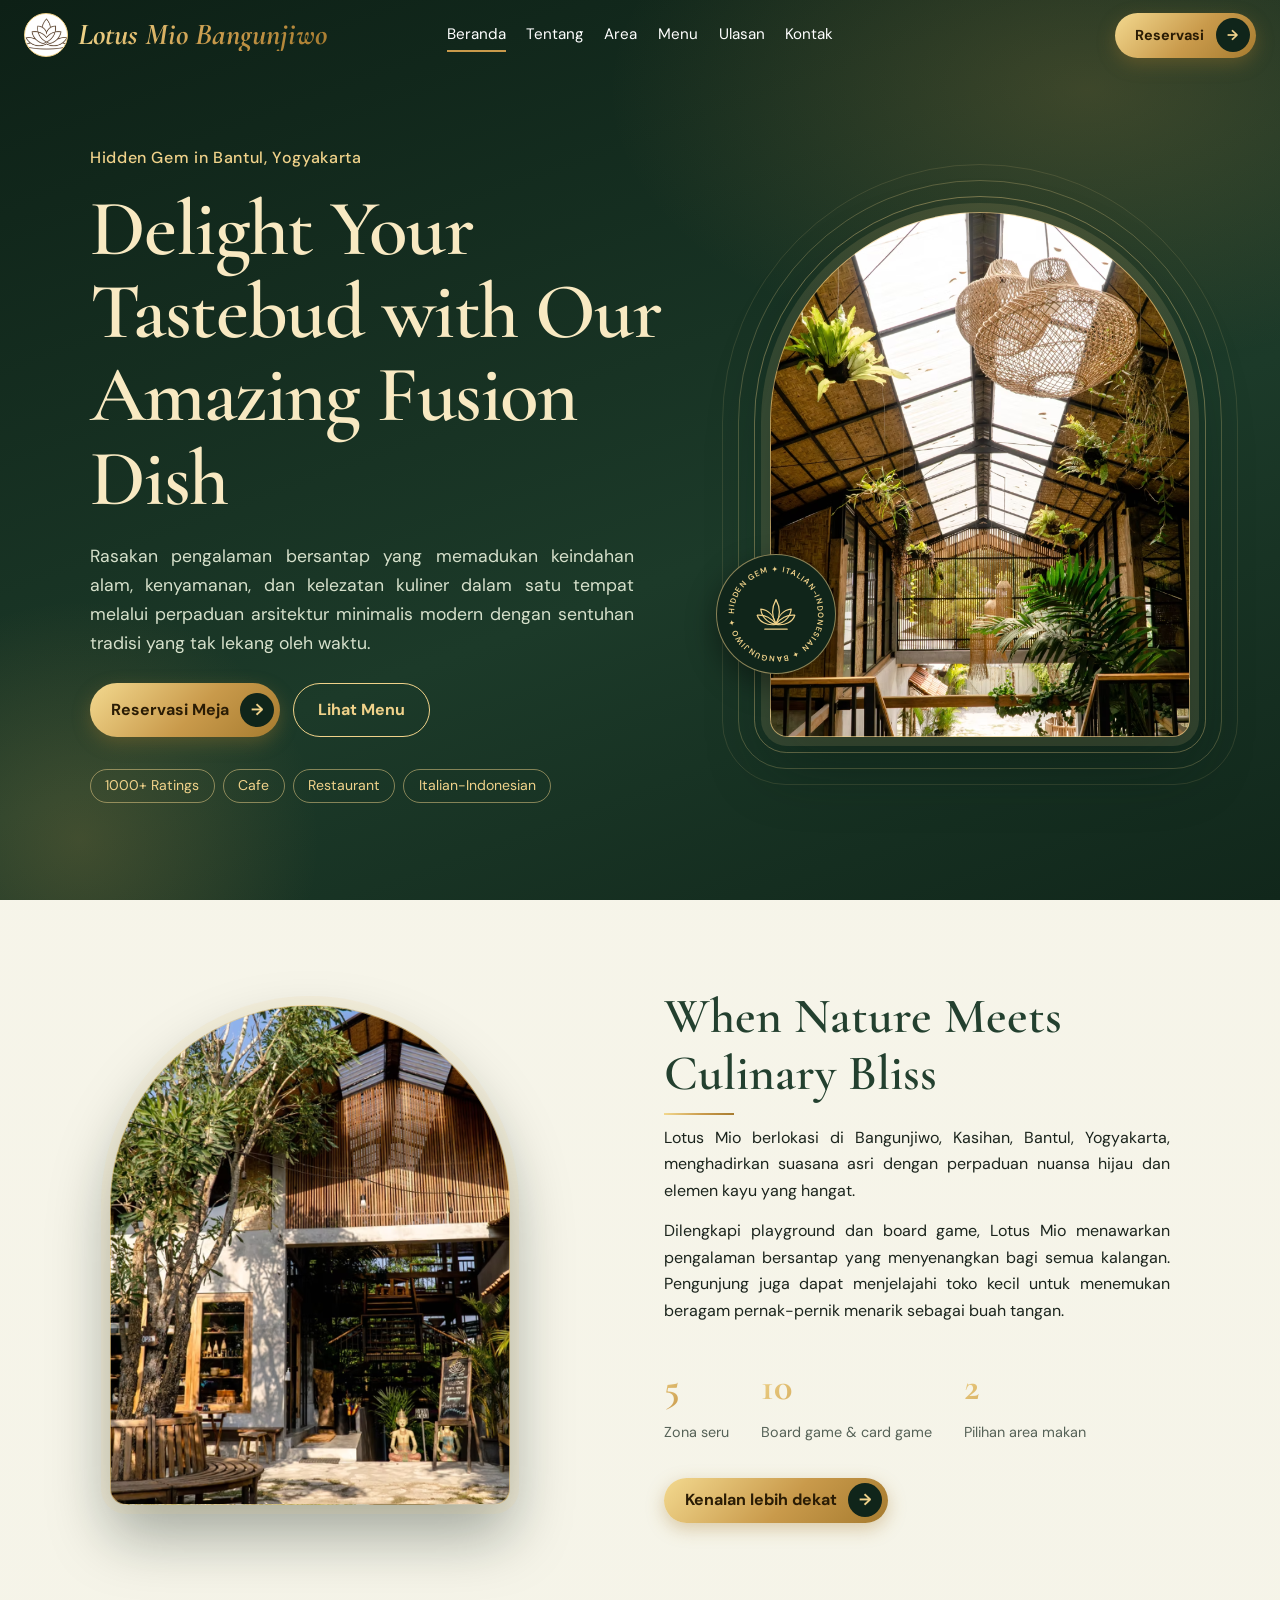
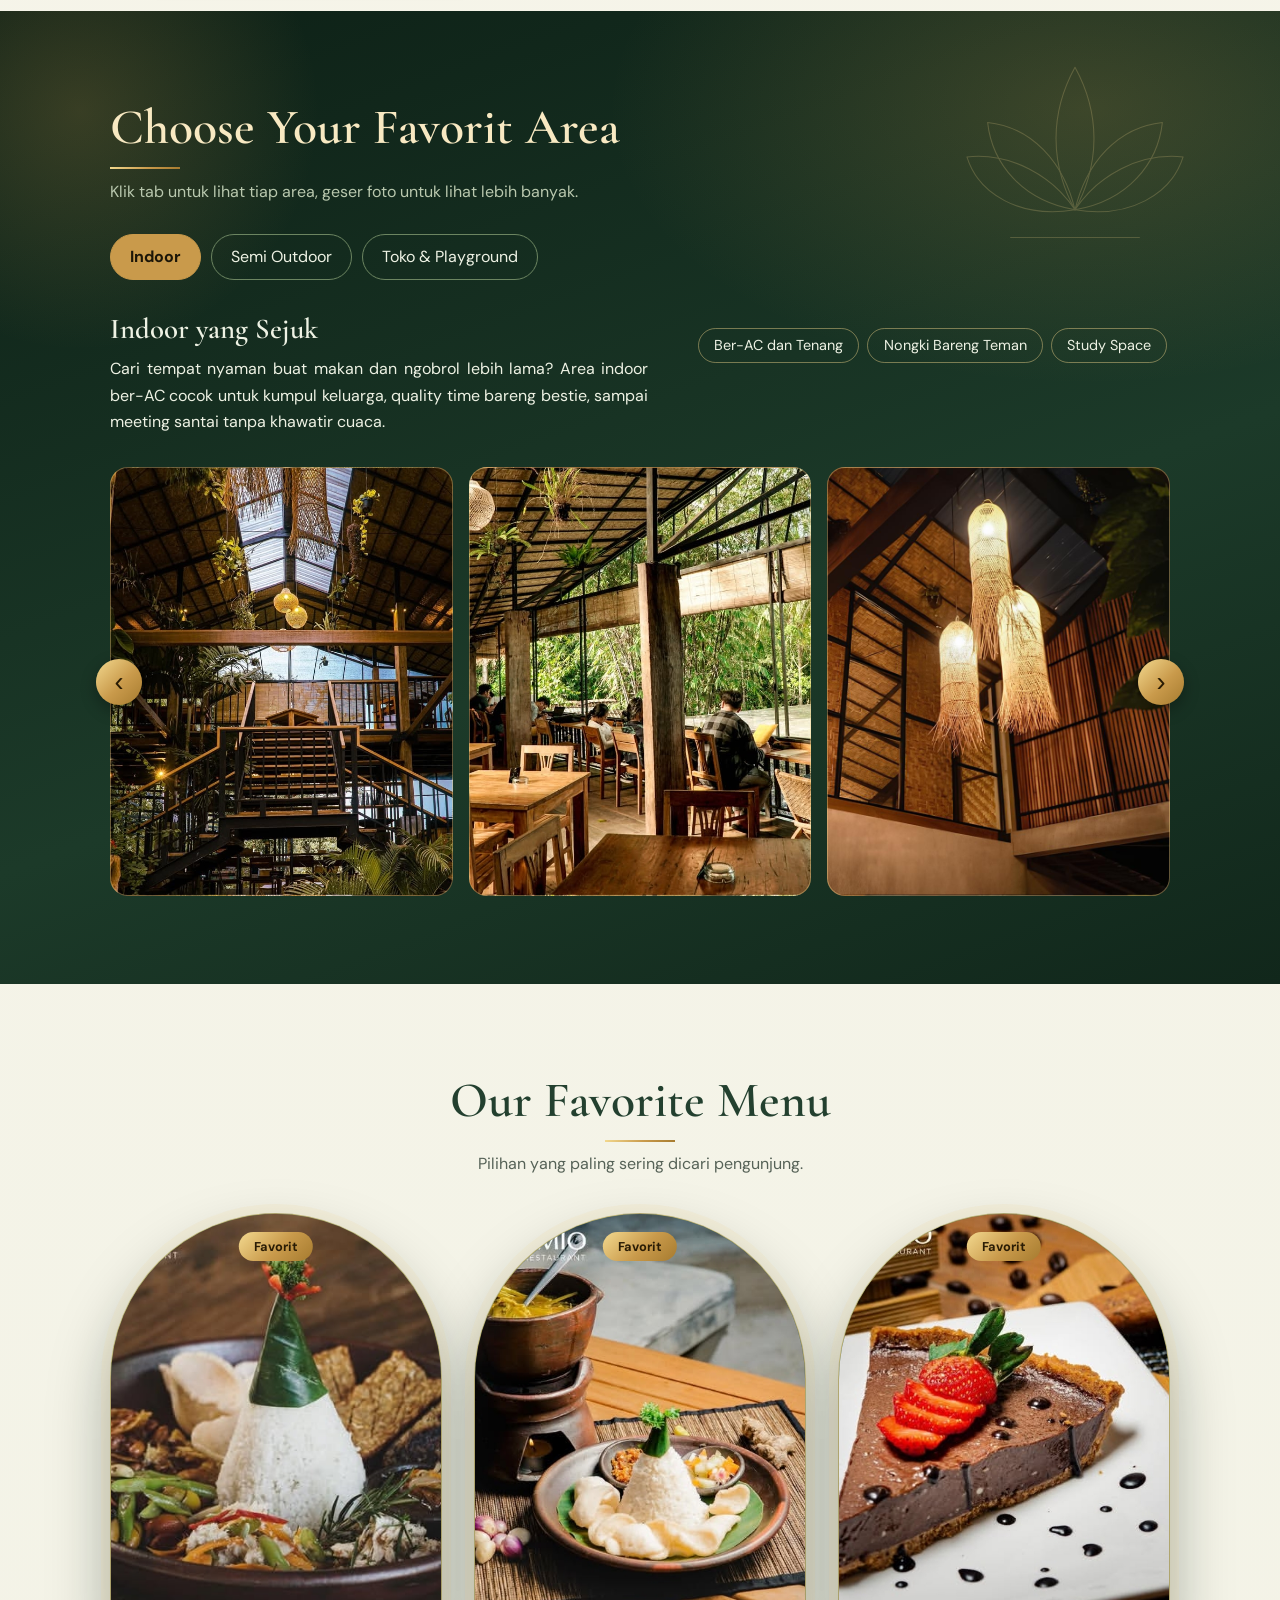
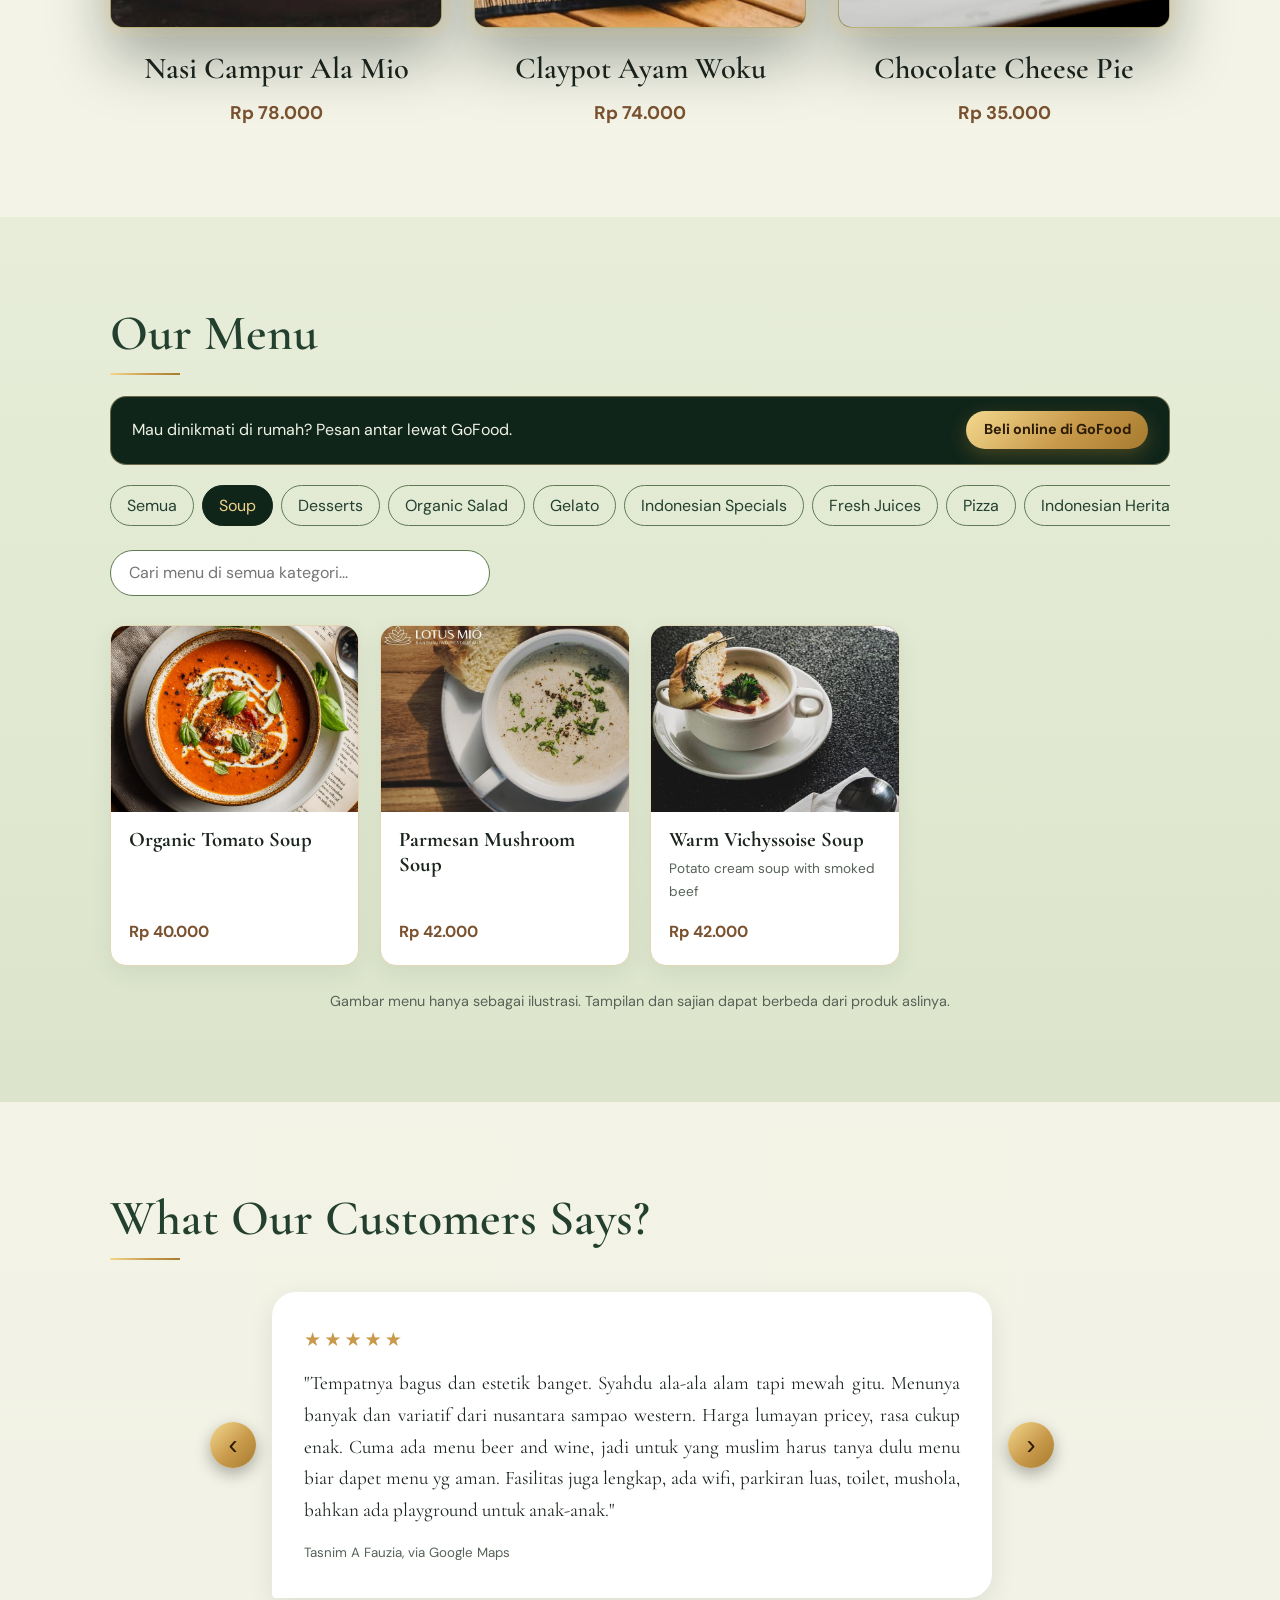
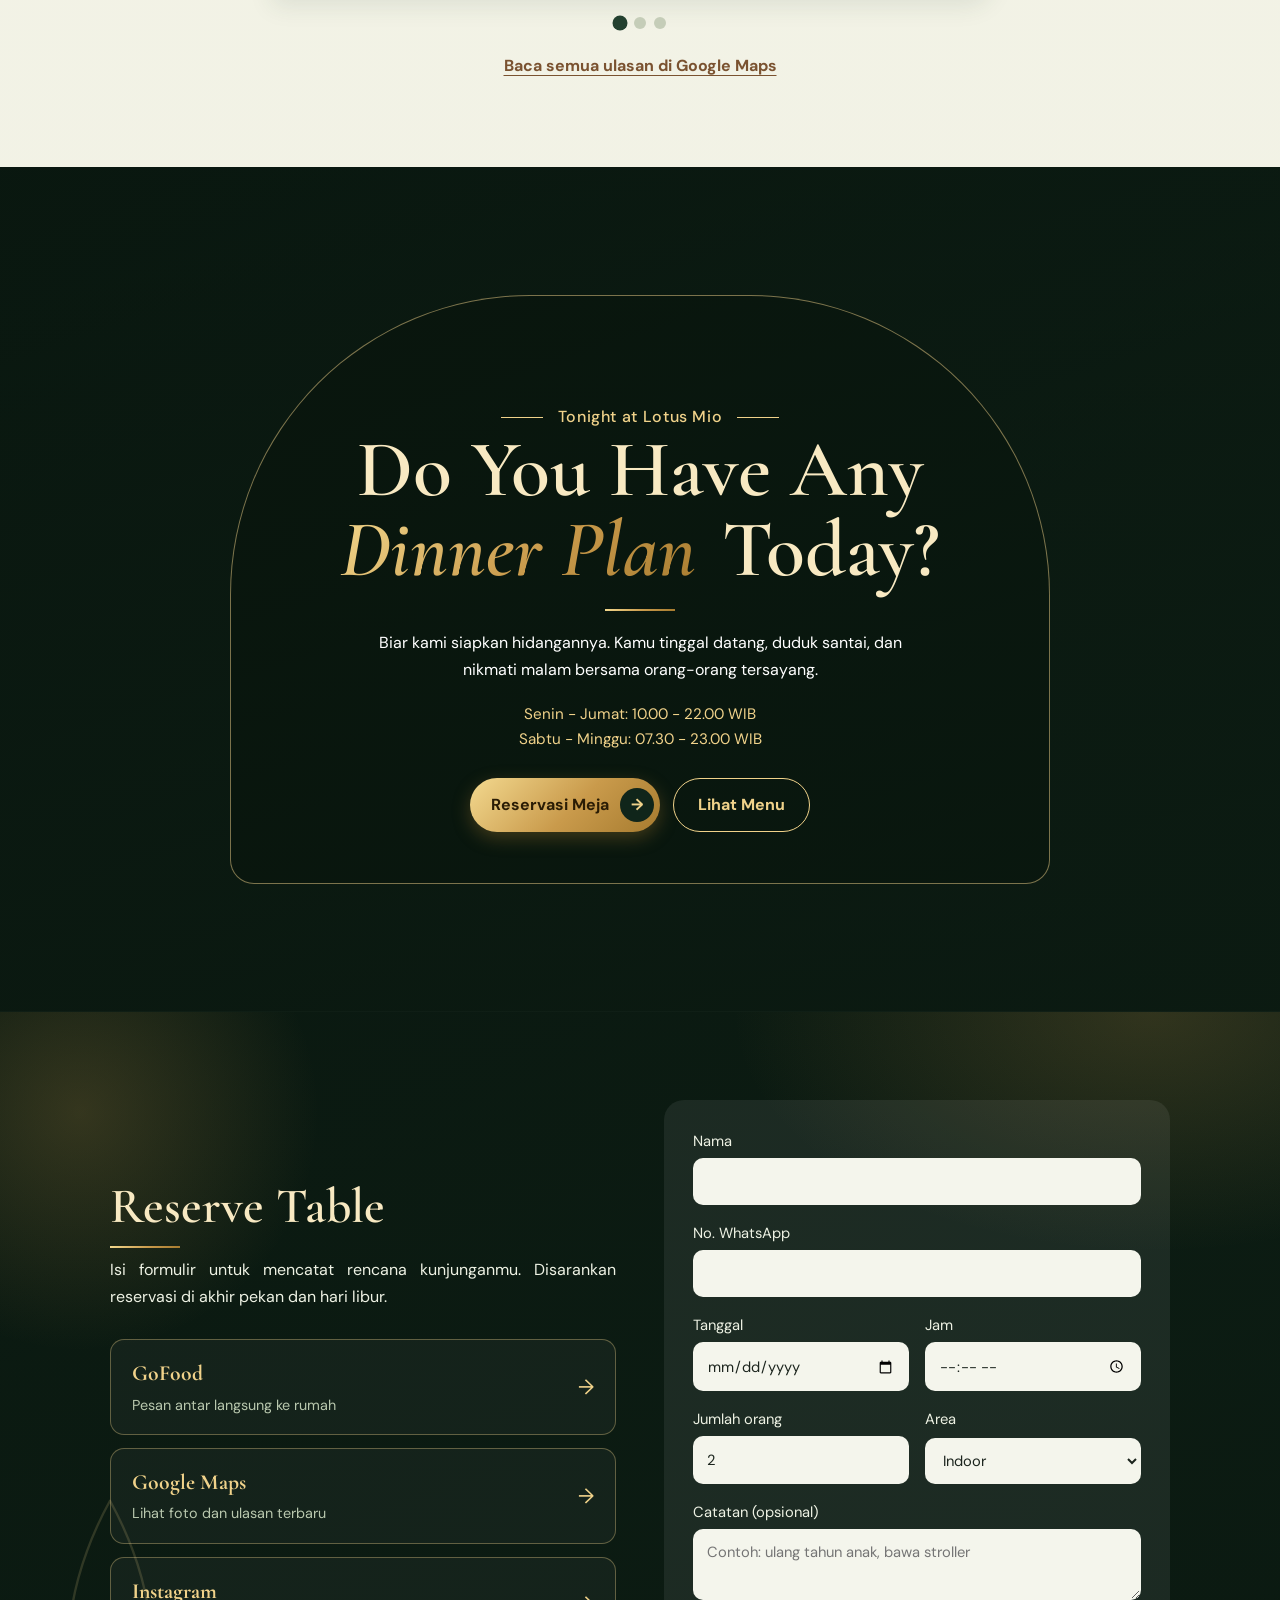
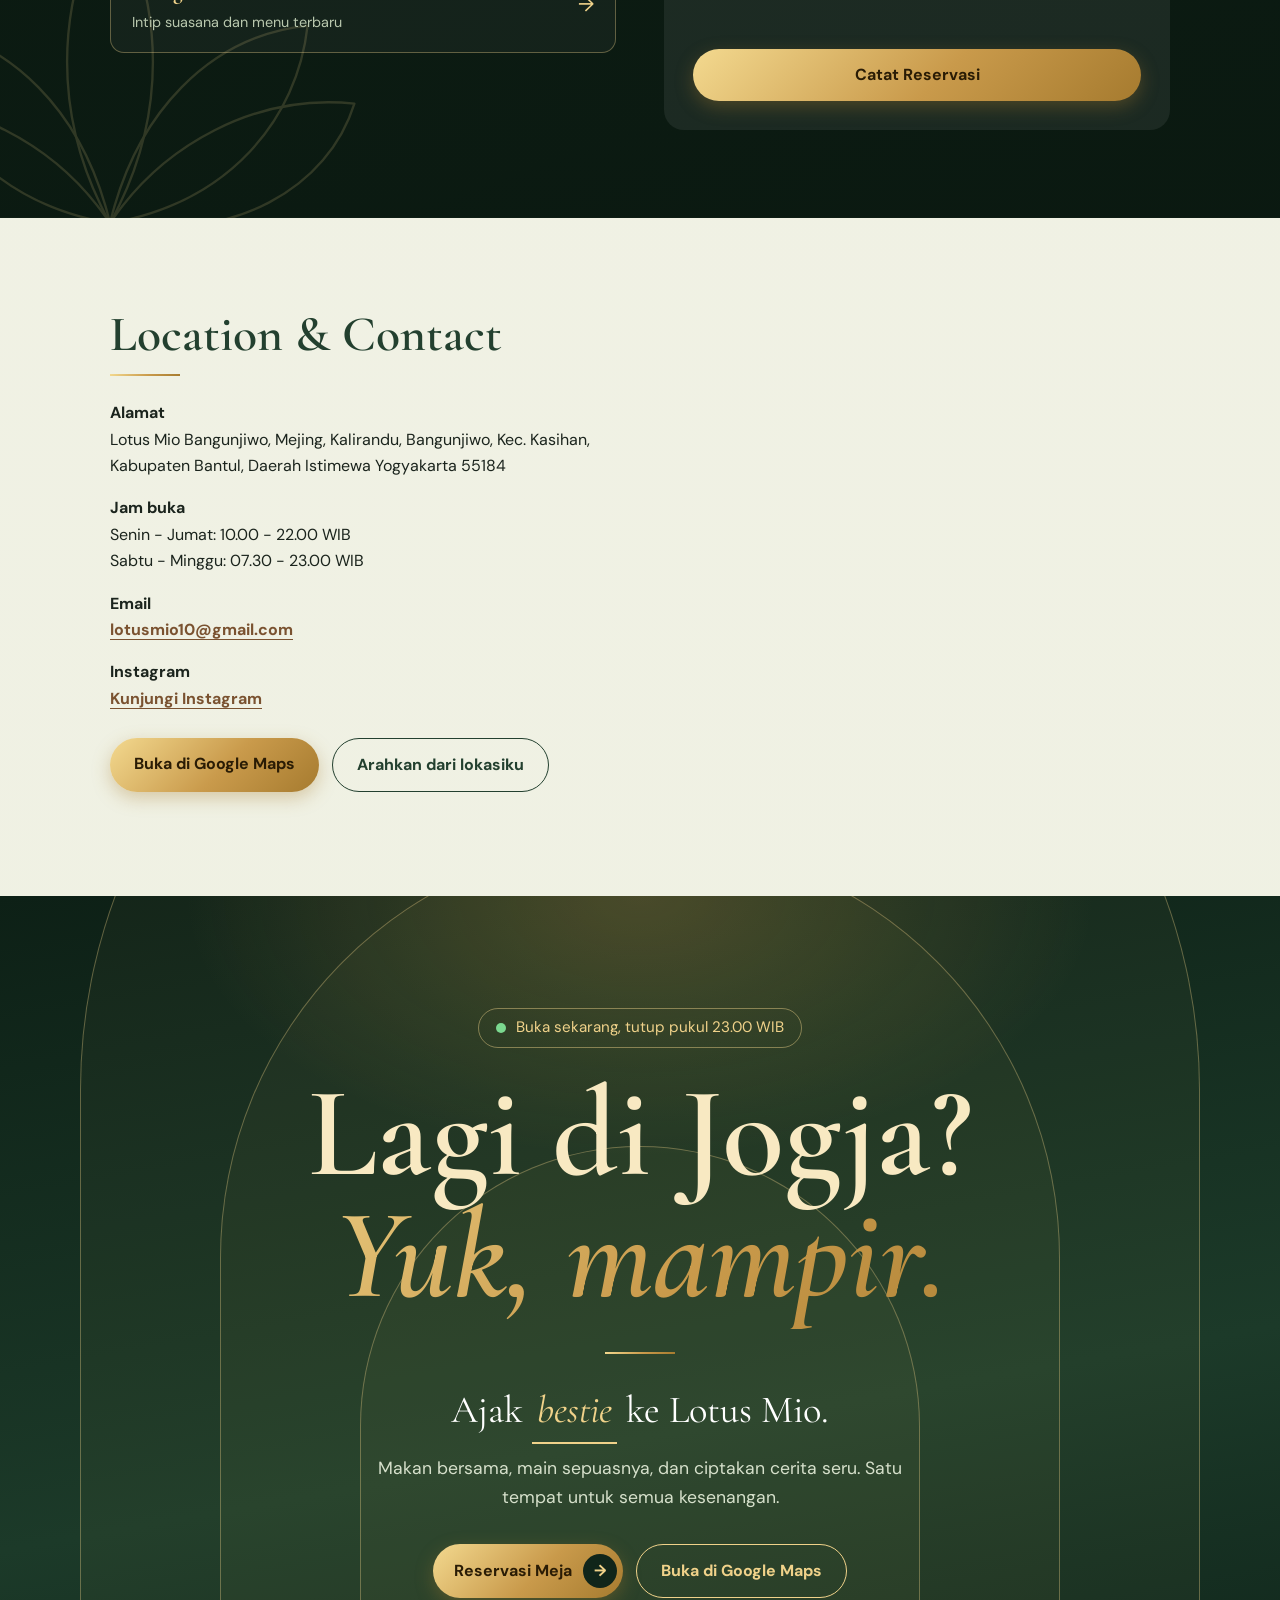
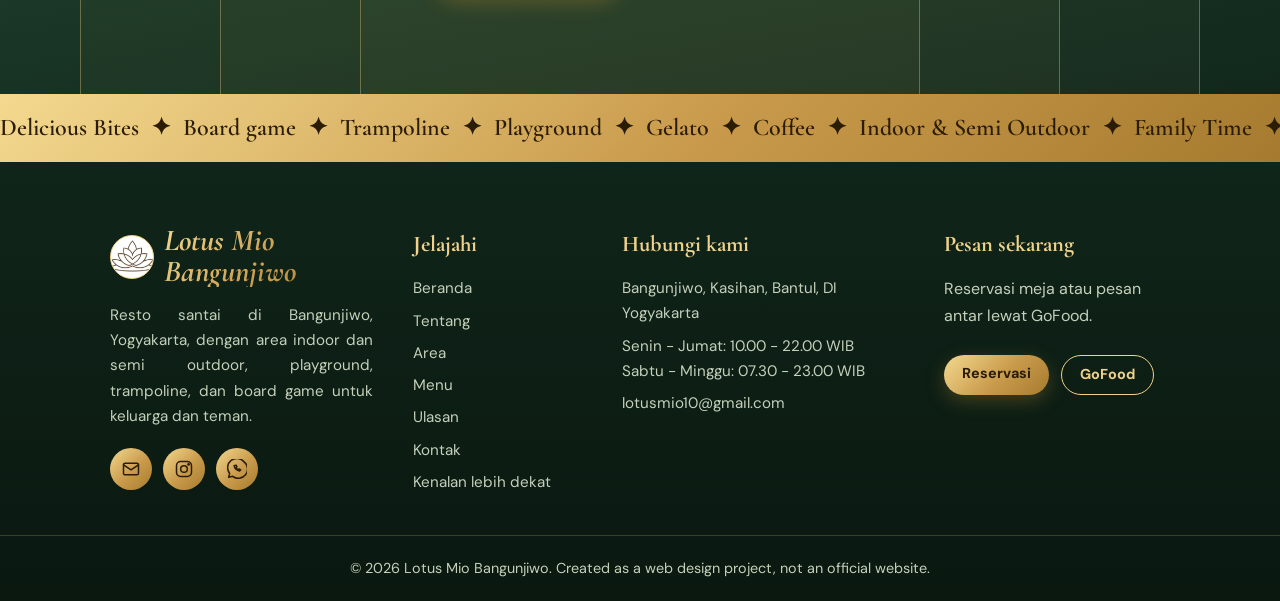
==== commit 27b8065b: "index.html" ====
--- a/index.html
+++ b/index.html
@@ -16,7 +16,7 @@
 <section class="hero" id="beranda">
   <div class="hero-text">
     <p class="kicker">Hidden Gem in Bantul, Yogyakarta</p>
-    <h1>Delight your Tastebud with Our Amazing Fusion Dish</h1>
+    <h1>Delight Your Tastebud with Our Amazing Fusion Dish</h1>
     <p class="lead">Rasakan pengalaman bersantap yang memadukan keindahan alam, kenyamanan, dan kelezatan kuliner dalam satu tempat melalui perpaduan arsitektur minimalis modern dengan sentuhan tradisi yang tak lekang oleh waktu.</p>
     <div class="actions">
       <a href="#reservasi" class="btn btn-res">Reservasi Meja<i>→</i></a>
